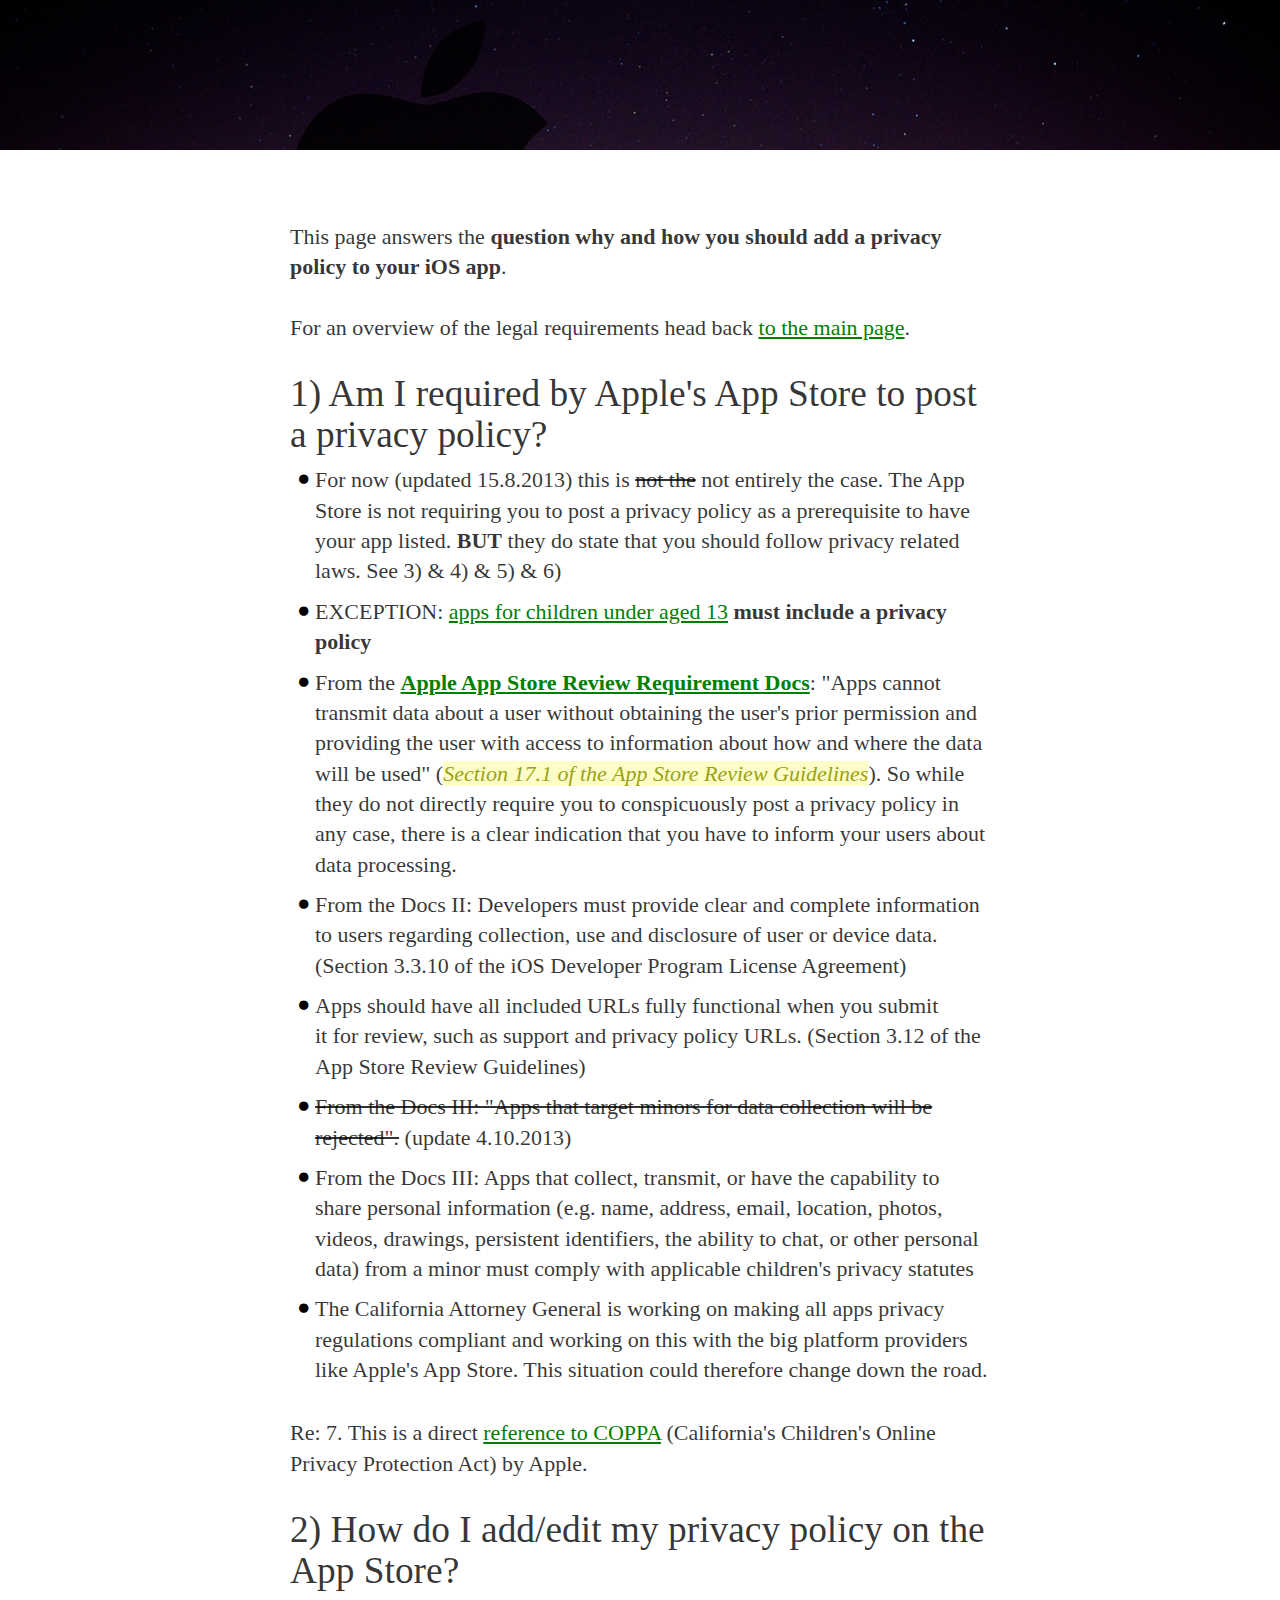
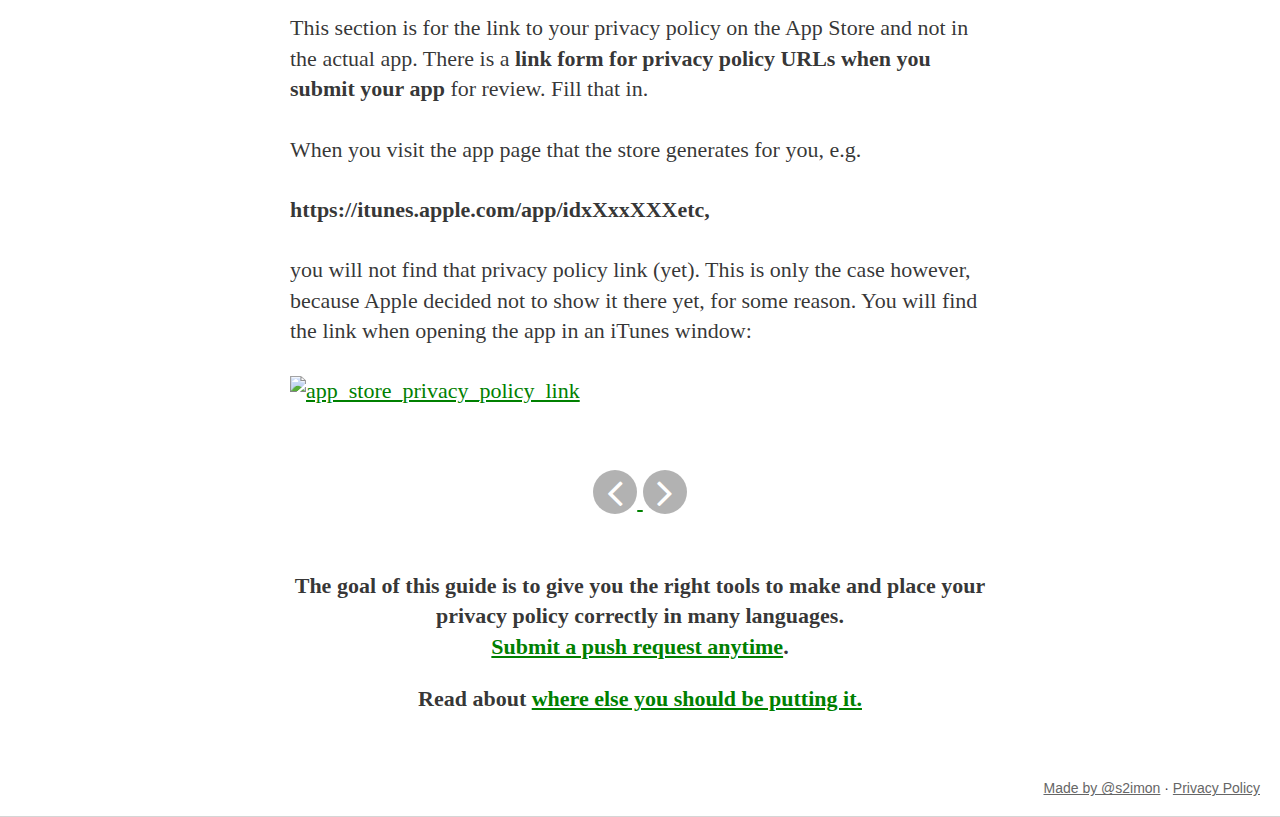
==== ios-guide.html @ ac9af621 "different approach for header" ====
<!doctype html>
<html>
<head>
  <meta charset="utf-8">
  <meta name="viewport" content="initial-scale=1.0">
  <title>ios-guide</title>
  <script type="text/javascript" src="js/jquery-min.js"></script>
  <script type="text/javascript" src="js/bootstrap.min.js"></script>
  <link rel="stylesheet" href="//netdna.bootstrapcdn.com/font-awesome/4.1.0/css/font-awesome.min.css">
  <link rel="stylesheet" href="css/standardize.css">
  <link rel="stylesheet" href="css/guide-grid.css">
  <link rel="stylesheet" href="css/bootstrap.min.css" />
  <link rel="stylesheet" href="css/style.css">
</head>
<body class="body ios-guide clearfix">
  <section class="header">
    <div class="container clearfix">
      <h1 class="guide">
      <i class="fa fa-apple"></i>
      <span>How to Add a Privacy Policy to the App Store - Guide for iOS Developers</span>
      </h1>
    </div>
  </section>
  <section id="article" class="clearfix">
    <div class="container clearfix">
      <div class="text">
 
 			<p>This page answers the <strong>question why and how you should add a privacy policy to your iOS app</strong>.</p>
 			
 			<p>For an overview of the legal requirements head back <a href="http://github.io/s2imon/pp4pp/">to the main page</a>.</p>
 			
 			<h3>1) Am I required by Apple's App Store to post a privacy policy?</h3>
 			<ul class="fa-ul">
	 			<li><i class="fa-li fa fa-circle"></i>For now (updated 15.8.2013) this is <del>not the</del>&nbsp;not entirely the case. The App Store is not requiring you to post a privacy policy as a prerequisite to have your app listed.&nbsp;<strong>BUT</strong> they do state that you should follow privacy related laws. See 3) &amp; 4) &amp; 5) &amp; 6)</li>
 				<li><i class="fa-li fa fa-circle"></i>EXCEPTION:&nbsp;<a href="http://www.iubenda.com/blog/2013/08/16/apples-app-review-guidelines-updates-privacy-policy-related-sections/">apps for children under aged&nbsp;13</a> <strong>must include a privacy policy</strong></li>
 				<li><i class="fa-li fa fa-circle"></i>From the <a href="https://developer.apple.com/appstore/resources/approval/guidelines.html"><strong>Apple App Store Review Requirement Docs</strong></a>: "Apps cannot transmit data about a user without obtaining the user's prior permission and providing the user with access to information about how and where the data will be used" (<em>Section 17.1 of the App Store Review Guidelines</em>). So while they do not directly require you to conspicuously post a privacy policy in any case, there is a clear indication that you have to inform your users about data processing.</li>
 				<li><i class="fa-li fa fa-circle"></i>From the Docs II: Developers must provide clear and complete information to users regarding collection, use and disclosure of user or device data. (Section 3.3.10 of the iOS Developer Program License Agreement)</li>
 				<li><i class="fa-li fa fa-circle"></i>Apps should have all included URLs fully functional when you submit<br>
 			it for review, such as support and privacy policy URLs. (Section 3.12 of the App Store Review Guidelines)</li>
 				<li><i class="fa-li fa fa-circle"></i><del>From the Docs III: "Apps that target minors for data collection will be rejected".</del> (update 4.10.2013)</li>
 				<li><i class="fa-li fa fa-circle"></i><del></del>From the Docs III: Apps that collect, transmit, or have the capability to share personal information (e.g. name, address, email, location, photos, videos, drawings, persistent identifiers, the ability to chat, or other personal data) from a minor must comply with applicable children's privacy statutes</li>
 				<li><i class="fa-li fa fa-circle"></i>The California Attorney General is working on making all apps privacy regulations compliant and working on this with the big platform providers like Apple's App Store. This situation could therefore change down the road.</li>
 			</ul>
 			<p>Re: 7. This is a direct <a href="https://www.iubenda.com/blog/2013/09/24/guide-coppa-mobile-apps/">reference to COPPA</a> (California's&nbsp;Children's Online Privacy Protection Act) by Apple.</p>

 			<h3>2) How do I add/edit my privacy policy on the App Store?</h3>
 			<p>This section is for the link to your privacy policy on the App Store and not in the actual app. There is a <strong>link form for privacy policy URLs when you submit your app</strong> for review. Fill that in.</p>
 			<p>When you visit the app page that the store generates for you, e.g.</p>
 			<p><strong>https://itunes.apple.com/app/idxXxxXXXetc,</strong></p>
 			<p>you will not find that privacy policy link (yet). This is only the case however, because Apple decided not to show it there yet, for some reason. You will find the link when opening the app in an iTunes window:</p>
 			<p><a href="http://www.iubenda.com/blog/wp-content/uploads/2014/02/app_store_privacy_policy_link4.png"><img class="box" alt="app_store_privacy_policy_link" src="http://www.iubenda.com/blog/wp-content/uploads/2014/02/app_store_privacy_policy_link4.png" width="630" height="602" data-wp-pid="1989"></a></p>
      </div>

      <div class="pagination"><a href="play-guide.html"><i class="fa fa-angle-left" data-toggle="tooltip" data-placement="left" title="Guide for Android Developers"></i> <span>Guide for Android Developers</span></a> <a href="wp-guide.html"><i class="fa fa-angle-right" data-toggle="tooltip" data-placement="right" title="Guide for WP Developers"></i> <span>Guide for WP Developers</span></a></div>

      <div class="goal"><p>The goal of this guide is to give you the right tools to make and place your privacy policy correctly in many languages. <br /><a href="https://github.com/s2imon/pp4pp">Submit a push request anytime</a>.</p><p>Read about <a href="http://s2imon.github.io/pp4pp">where else you should be putting it.</a></p></div>

      <p class="info"><a href="http://twitter.com/s2imon">Made by @s2imon</a> &middot; <a href="pp.html">Privacy Policy</a></p>
    </div>
  </section>
  <section id="footer-cta">
    <div class="iubenda-cta clearfix">
      <a class="cta" href="http://iubenda.com">Run your privacy policy on auto-pilot /w iubenda</a>
      <p class="microcopy">hosted &middot; self-updating &middot; crafted by lawyers &middot; multi-language &middot; fast</p>
    </div>
  </section>

<script type="text/javascript">			
$(document).ready(function(){
	$('a[href^="#"]').on('click',function (e) {
	    e.preventDefault();

	    var target = this.hash,
	    $target = $(target);

	    $('html, body').stop().animate({
	        'scrollTop': $target.offset().top
	    }, 900, 'swing', function () {
	        window.location.hash = target;
	    });
	});
	$("[data-toggle=tooltip").tooltip();
});
</script>
</body>
</html>
---- css/guide-grid.css ----
.fluid-span-1 {
  width: 6.5%;
}

.fluid-span-2 {
  width: 15%;
}

.fluid-span-3 {
  width: 23.5%;
}

.fluid-span-4 {
  width: 32%;
}

.fluid-span-5 {
  width: 40.5%;
}

.fluid-span-6 {
  width: 49%;
}

.fluid-span-7 {
  width: 57.5%;
}

.fluid-span-8 {
  width: 66%;
}

.fluid-span-9 {
  width: 74.5%;
}

.fluid-span-10 {
  width: 83%;
}

.fluid-span-11 {
  width: 91.5%;
}

.fluid-span-12 {
  width: 100%;
}

.fluid-offset-1 {
  margin-left: 8.5%;
}

.fluid-offset-2 {
  margin-left: 17%;
}

.fluid-offset-3 {
  margin-left: 25.5%;
}

.fluid-offset-4 {
  margin-left: 34%;
}

.fluid-offset-5 {
  margin-left: 42.5%;
}

.fluid-offset-6 {
  margin-left: 51%;
}

.fluid-offset-7 {
  margin-left: 59.5%;
}

.fluid-offset-8 {
  margin-left: 68%;
}

.fluid-offset-9 {
  margin-left: 76.5%;
}

.fluid-offset-10 {
  margin-left: 85%;
}

.fluid-offset-11 {
  margin-left: 93.5%;
}
---- css/style.css ----
html, body {
  -webkit-font-smoothing: antialiased;
  height: 100%;
  margin: 0;
}

body {
  background-color: rgb(255, 255, 255);
  font: 400 22px/1.38 Georgia;
  color: rgba(0,0,0,.8);
}

.big {
	font-size: 25px;
}

header { height: 100% !important; }

a {
	color: green;
	opacity: 1;
	-webkit-transition: color .25s ease-in-out;
	-moz-transition: color .25s ease-in-out;
	-o-transition: color .25s ease-in-out;
	transition: color .25s ease-in-out;
}
a:hover {
	opacity: .7;
}

p {
  margin-bottom: 1em;
}

em {
	background-color: #FEFDC8;
	color: #99A312;
  font-style: italic;
}

hr {
	margin-top: 2em;
	margin-bottom: 2em;
	border: 0;
	border-top: 1px solid #EEE;
	width: 80%;
}

.fa-ul {
	margin-bottom: 1.5em;
	margin-left: 25px;
}
.fa-ul li {
	margin-bottom: 10px;
}
.fa-li {
	font-size: .5em;
	padding-right: 15px;
	top: 9px;
}

.android {
  display: inline-block;
  float: left;
  margin-top: 1px;
  font: 400 4.2em/1.38 FontAwesome;
  color: rgb(255, 255, 255);
}
.android:hover {
	color: #99CC00;
  text-shadow: 0 1px 12px #99CC00;
}

.button {
	
}
.button:hover {
	text-decoration: none;
}

.container {
  width: 700px;
}

.container .section-title {
  width: 500px;
  min-width: 500px;
  max-width: 500px;
}

.fa-star {
	font-size: .5em;
	vertical-align: 25%;
}
.fa-star:hover {
	color: #EABF58;
}
.fa-link, .grey {
	color: #999;
}

.section-awesome {
	position: absolute;
	top: -30px;
	left: 320px;
}
.fa-circle {
	color: #000;
}

.description-1 p:first-child {
	margin-bottom: .5em;
}

section#resources, section#article {
	margin-bottom: 250px;
}

.cta {
  width: 100%;
  margin: 0 auto;
  font: 3.28em/1.38 "Helvetica Neue", Helvetica, Arial, sans-serif;
  text-align: center;
  color: #333333;
}

.cta-description {
  width: 100%;
  margin: 0 auto;
  line-height: 1.38;
  text-align: center;
  background-color: #f5f5f5;
  color: #333333;
  padding: 80px 0 0;
}
.cta-description span {
	font-size: 1.4em;
}

.description {
  width: 100%;
  margin: 50px auto 0;
  font-size: 1em;
  line-height: 1.38;
  text-align: center;
  color: #333333;
}

#footer-cta {
  position: fixed;
  bottom: 0;
  left: 0;
  z-index: 2;
  width: 100%;
  height: 250px;
  background-color: #f5f5f5;
}

/*
.image {
  display: block;
  float: left;
  clear: both;
  width: 100%;
  height: auto;
  margin-top: 33px;
  overflow: hidden;
}*/

#inside_app,
#inside_app_store,
#inside_website {
  width: 700px;
  min-height: 500px;
  margin: 50px auto 0;
  padding-bottom: 5px;
  border: 1px solid rgb(221, 221, 221);
  border-radius: 1px;
  background-color: #ffffff;
  position: relative;
}

#inside_app .section-title,
#inside_app_store .section-title,
#inside_website .section-title {
  margin: 50px auto 0;
}

.ios {
  display: inline-block;
  float: left;
  margin: 1px 0 0 7.1428571428%;
  font: 400 4.2em/1.38 FontAwesome;
  color: rgb(255, 255, 255);
}
.ios:hover {
  color: #ddd;
  text-shadow: 0 1px 12px #ddd;
}

.learn-cta {
  display: block;
  position: absolute;
  bottom: 50px;
  left: 0;
  right: 0;
  z-index: 200;
  width: 80%;
  min-width: 700px;
  height: auto;
  margin: 0 auto;
}

.learn-cta ._text {
  width: 100%;
  margin: 0 auto;
  padding: 10px;
  border-width: 1px 1px 3px;
  border-color: rgb(255, 255, 255);
  border-style: solid;
  border-radius: 1px;
  font: normal 1em "Helvetica Neue", Helvetica, Arial, sans-serif;
  text-align: center;
  color: #ffffff;
}
.learn-cta ._text:hover {
	background-color: #fff;
	color: rgb(0, 0, 0);
}

#main {
  float: left;
  clear: both;
  width: 100%;
  background-color: #ffffff;
}

#main .container {
  margin: 0 auto;
  padding-top: 80px;
  padding-bottom: 80px;
}

.main-cta {
  float: left;
  clear: both;
  width: 100%;
  height: 147px;
  margin-top: 25px;
}

.mantra {
  width: 81px;
  min-width: 500px;
  max-width: 500px;
  margin: 13px auto 0;
  font-size: 1em;
  line-height: 1.38;
  text-align: center;
  color: #ffffff;
}
.mantra a {
	color: #fff;
}
.mantra a:hover {
	opacity: 1;
	text-decoration: none;
	text-shadow: 0 1px 12px #FF0;
}

.oses {
  width: 308px;
  min-width: 308px;
  height: 146px;
  margin: 0 auto;
}
.oses a {
	color: #fff;
	opacity: 1;
}

#resources {
  float: left;
  clear: both;
  width: 100%;
  min-height: 750px;
  padding-top: 80px;
  padding-bottom: 120px;
  position: relative;
  border-bottom: 1px solid #d5d5d5;
  background-color: #ffffff;
}

#resources .container {
  min-height: 500px;
  margin: 0 auto;
}

#resources .section-title {
  float: left;
  margin-left: 14.2857142857%;
}

.section-title {
  color: #000000;
  line-height: 1.38;
  text-align: center;
  margin-bottom: 1em;
}
.section-hr {
	color: #666;
	text-align: center;
	margin-bottom: 1em;
}

#trias {
  float: left;
  clear: both;
  width: 100%;
  min-height: 500px;
  padding-top: 80px;
  padding-bottom: 80px;
  background-color: #f5f5f5;
}

#trias > div {
	padding: 0 50px 17px 50px;
}
#trias > div:first-child {
	margin-top: 0;
}
#trias img {
	border: 1px solid rgba(0,0,0,.3);
}

.toggle, .link {
  background-color: rgba(0, 0, 0, 0.3);
  -webkit-transition: color .25s ease-in-out;
  -moz-transition: color .25s ease-in-out;
  -o-transition: color .25s ease-in-out;
  transition: color .25s ease-in-out;
  color: #FFF;
  text-align: center;
  margin: 0 auto 33px;
  padding: 10px 0;
  letter-spacing: 0.01rem;
  font: 16px "Helvetica Neue", Helvetica, Arial, sans-serif;
  line-height: 1.4;
  outline: 0;
  display: block;
  width: 100%;
  font-weight: normal;
}

.collapse {
	overflow: hidden;
}

.collapsing {
  opacity:.3;
  -webkit-transform-origin: top;
  transform-origin: top;
  -webkit-animation-fill-mode: forwards;  
  animation-fill-mode: forwards; 
  -webkit-transform: scale(1, 0);
  display: block; 
  transition: all 0.2s linear;
  -webkit-transition: all 0.2s linear;
}

.toggle:hover, .link:hover {
	opacity: .7;
	text-decoration: none;
	color: #fff;
}
.toggle:after {
    /* symbol for "opening" panels */
    color: #fff;
    content: "\f002";
    font-family: FontAwesome;
    font-size: 18px;
    font-weight: normal;
    float: left;
    margin-left: 10px;
}
.toggle.collapsed:after {
    /* symbol for "collapsed" panels */
    content: "\f00e";
}

.trias-explanation {
  float: left;
  width: 100%;
  height: auto;
}

.trias-explanation .section-title {
  margin: 0 auto;
}

.wphone {
  display: inline-block;
  float: left;
  margin: 1px 0 0 22px;
  font: 400 4.2em/1.38 FontAwesome;
  color: rgb(255, 255, 255);
}
.wphone:hover {
	color: #890e8d;
  text-shadow: -0 1px 12px #890e8d;
}

._element {
  width: 200px;
  height: 200px;
  background-repeat: no-repeat;
  background-size: 200px 200px;
  background-position: center center;
}

.container ._text {
  display: inline-block;
  float: left;
  width: 100%;
  padding-left: 20px;
  font-size: 0.88em;
}

.important_text {
	margin: 33px auto;
	padding: 20px;
	border-left: 3px solid #EEE;
	font: 16px "Helvetica Neue", Helvetica, Arial, sans-serif;
}
.important_text h4 {
	font-size: 1.2em;
	font-weight: 500;
	margin-bottom: 5px;
}
.important_text a {
	color: #999;
}

#inside_app .important_text {
  background-color: #FDF7F7;
  border-color: #ca3c30;
  color: rgb(0,0,0);
}
#inside_app .important_text h4 {
	color: #ca3c30;
}

#inside_app_store .important_text {
  background-color: #FDF7F7;
  border-color: #e36237;
  color: rgb(0,0,0);
}
#inside_app_store .important_text h4 {
	color: #e36237;
}

#inside_website .important_text {
  background-color: #FCF8F2;
  border-color: #eabf58;
  color: rgb(0, 0, 0);
}
#inside_website .important_text h4 {
	color: #eabf58;
}

#resources ._container {
  float: left;
  clear: both;
  width: 80%;
  margin: 33px 0 0 12.4285714285%;
}

.trias-explanation ._container {
  width: 100%;
  min-height: 200px;
  margin: 50px auto 0;
}

.container-1 {
  position: absolute;
  top: 0;
  left: 0;
  right: 0;
  z-index: 38;
  height: 698px;
  margin: 0 auto;
  padding-top: 80px;
  padding-bottom: 80px;
}

._container-1 {
  position: relative;
  float: left;
  width: 100%;
  min-height: 698px;
  background: url('../images/bg.jpg') #000000;
  background-repeat: no-repeat;
  background-size: cover;
  background-position: left top;
}

.trias-explanation ._element-1 {
  float: left;
  background-image: url('../images/app.png');
}
.trias-explanation ._element-1:hover {
	opacity: .75;
}

.red {
	/*color: #CA3C30;*/
	font-weight: bold;
}

.trias-explanation ._element-2 {
  float: left;
  margin-left: 7.1428571428%;
  background-image: url('../images/store.png');
}
.trias-explanation ._element-2:hover {
	opacity: .75;
}

.orange {
	/*color: #E36237;*/
	font-weight: bold;
}

.trias-explanation ._element-3 {
  float: right;
  background-image: url('../images/web.png');
}
.trias-explanation ._element-3:hover {
	opacity: .75;
}

.yellow {
	/*color: #EABF58;*/
	font-weight: bold;
}

/* Guides */

#article {
  position: relative;
  float: left;
  clear: both;
  width: 100%;
  min-height: 750px;
  padding-top: 50px;
  padding-bottom: 80px;
  border-bottom: 1px solid rgb(213, 213, 213);
  background-color: #ffffff;
  z-index: 15;
}

#article .container {
  min-height: 750px;
  margin: 0 auto;
}

.container {
  width: 700px;
}

.cta {
  display: block;
  width: 100%;
  margin: 0 auto;
  padding: 10px;
  border-width: 1px 1px 3px;
  border-color: #ea4c89;
  border-style: solid;
  border-radius: 1px;
  font: normal 1.136em/1.38 "Helvetica Neue", Helvetica, Arial, sans-serif;
  text-align: center;
  color: #ea4c89;
}
.cta:hover {
	color: #fff;
	background-color: #ea4c89;
	text-decoration: none;
}

.goal, .pagination {
  display: inline-block;
  float: left;
  clear: both;
  width: 100%;
  margin-top: 33px;
  font-size: 1em;
  font-weight: 700;
  text-align: center;
  color: rgba(0, 0, 0, 0.8);
}

.pagination span {
	display: none;
}
.pagination a {
	width: 44px;
	height: 44px;
}
.pagination a i {
	background-color: rgba(0,0,0,.3);
  color: #fff;
	-webkit-border-radius: 100%;
	-moz-border-radius: 100%;
	border-radius: 100%;
	display: inline-block;
	font-size: 44px;
	width: 44px;
	height: 44px;
}

.tooltip {
	font-family: "Helvetica Neue", Helvetica, Arial, sans-serif;;
}

#footer-cta {
  position: fixed;
  bottom: 0;
  left: 0;
  z-index: 2;
  width: 100%;
  height: 250px;
  background-color: #f5f5f5;
}

/*
.guide {
	width: 100%;
	margin: 0 auto;
	font-size: 1.4em;
	text-align: center;
	padding-top: 45px;
	color: #FFF;
}
.subtitle {
  color: #998787;
  font-style: italic;
}
*/

.guide .fa-apple {
	font-size: 6em;
}
.guide span {
	text-indent: -999em;
}

.header {
  position: relative;
  float: left;
  width: 100%;
  min-height: 150px;
  background: url('../images/bg.jpg') #000000;
  background-repeat: no-repeat;
  background-size: cover;
  background-position: left top;
}

.header .container {
  position: absolute;
  top: 0;
  bottom: 0;
  left: 0;
  right: 0;
  z-index: 12;
  margin: auto;
}

/*
.image {
  display: block;
  float: left;
  clear: both;
  height: auto;
  margin-top: 33px;
  overflow: hidden;
}*/

.iubenda-cta {
  position: absolute;
  top: 0;
  bottom: 0;
  left: 0;
  right: 0;
  z-index: 1;
  width: 80%;
  min-width: 700px;
  height: 48px;
  margin: auto;
}

.text {
  display: inline-block;
  float: left;
  clear: both;
  width: 100%;
  font-size: 1em;
  color: rgba(0, 0, 0, 0.8);
}

.text p {
  margin-bottom: 1.364em;
}

p.info {
	position: absolute;
	bottom: 20px;
	right: 20px;
	margin: 0;
	font: 14px/16px "Helvetica Neue", Helvetica, Arial, sans-serif;
}
p.info a {
	color: #666;
}
p.microcopy {
  color: #EA4C89;
	font: 14px/16px "Helvetica Neue", Helvetica, Arial, sans-serif;
	margin-top: 10px;
	text-align: center;
}

._image {
  width: 100%;
}

.image-2 {
  width: 900px;
  margin-left: -100px;
}

#footer-cta {
	 z-index: -1;
}

@media(max-width: 900px) {
  .container .explanation {
    width: 75%;
    margin-left: 11.8571428571%;
  }

  .container .image {
    height: auto;
  }

  #footer-cta .iubenda-cta,
  .header .container {
    top: 0;
    bottom: 0;
    left: 0;
    right: 0;
    margin: auto;
  }

  .container .image-2 {
    clear: none;
    width: 100%;
    margin-left: 0;
  }
}
/*Type related*/

h1,
h2,
h3,
h4,
h5,
h6,
.h1,
.h2,
.h3,
.h4,
.h5,
.h6 {
  font-family: inherit;
  font-weight: 500;
  line-height: 1.1;
  color: inherit;
}
h1 small,
h2 small,
h3 small,
h4 small,
h5 small,
h6 small,
.h1 small,
.h2 small,
.h3 small,
.h4 small,
.h5 small,
.h6 small,
h1 .small,
h2 .small,
h3 .small,
h4 .small,
h5 .small,
h6 .small,
.h1 .small,
.h2 .small,
.h3 .small,
.h4 .small,
.h5 .small,
.h6 .small {
  font-weight: normal;
  line-height: 1;
  color: #777777;
}
h1,
.h1,
h2,
.h2,
h3,
.h3 {
  margin-top: 20px;
  margin-bottom: 10px;
}
h1 small,
.h1 small,
h2 small,
.h2 small,
h3 small,
.h3 small,
h1 .small,
.h1 .small,
h2 .small,
.h2 .small,
h3 .small,
.h3 .small {
  font-size: 65%;
}
h4,
.h4,
h5,
.h5,
h6,
.h6 {
  margin-top: 10px;
  margin-bottom: 10px;
}
h4 small,
.h4 small,
h5 small,
.h5 small,
h6 small,
.h6 small,
h4 .small,
.h4 .small,
h5 .small,
.h5 .small,
h6 .small,
.h6 .small {
  font-size: 75%;
}
h1,
.h1 {
  font-size: 2.6em;
}
h2,
.h2 {
  font-size: 2.15em;
}
h3,
.h3 {
  font-size: 1.7em;
}
h4,
.h4 {
  font-size: 1.25em;
}
h5,
.h5 {
  font-size: 1em;
}
h6,
.h6 {
  font-size: .85em;
}
.lead {
  margin-bottom: 20px;
  font-size: 16px;
  font-weight: 300;
  line-height: 1.4;
}
@media (min-width: 768px) {
  .lead {
    font-size: 21px;
  }
}
small,
.small {
  font-size: 85%;
}
cite {
  font-style: normal;
}
mark,
.mark {
  background-color: #fcf8e3;
  padding: .2em;
}
ul,
ol {
  margin-top: 0;
  margin-bottom: 1em;
}
ul ul,
ol ul,
ul ol,
ol ol {
  margin-bottom: 0;
}
.list-unstyled {
  padding-left: 0;
  list-style: none;
}
.list-inline {
  padding-left: 0;
  list-style: none;
  margin-left: -5px;
}
.list-inline > li {
  display: inline-block;
  padding-left: 5px;
  padding-right: 5px;
}
dl {
  margin-top: 0;
  margin-bottom: 20px;
}
dt,
dd {
  line-height: 1.42857143;
}
dt {
  font-weight: bold;
}
dd {
  margin-left: 0;
}
blockquote {
  padding: 10px 20px;
  margin: 0 0 20px;
  font-size: 17.5px;
  border-left: 5px solid #eeeeee;
}
blockquote p:last-child,
blockquote ul:last-child,
blockquote ol:last-child {
  margin-bottom: 0;
}
blockquote footer,
blockquote small,
blockquote .small {
  display: block;
  font-size: 80%;
  line-height: 1.42857143;
  color: #777777;
}
blockquote footer:before,
blockquote small:before,
blockquote .small:before {
  content: '\2014 \00A0';
}
.blockquote-reverse,
blockquote.pull-right {
  padding-right: 15px;
  padding-left: 0;
  border-right: 5px solid #eeeeee;
  border-left: 0;
  text-align: right;
}
.blockquote-reverse footer:before,
blockquote.pull-right footer:before,
.blockquote-reverse small:before,
blockquote.pull-right small:before,
.blockquote-reverse .small:before,
blockquote.pull-right .small:before {
  content: '';
}
.blockquote-reverse footer:after,
blockquote.pull-right footer:after,
.blockquote-reverse small:after,
blockquote.pull-right small:after,
.blockquote-reverse .small:after,
blockquote.pull-right .small:after {
  content: '\00A0 \2014';
}
blockquote:before,
blockquote:after {
  content: "";
}
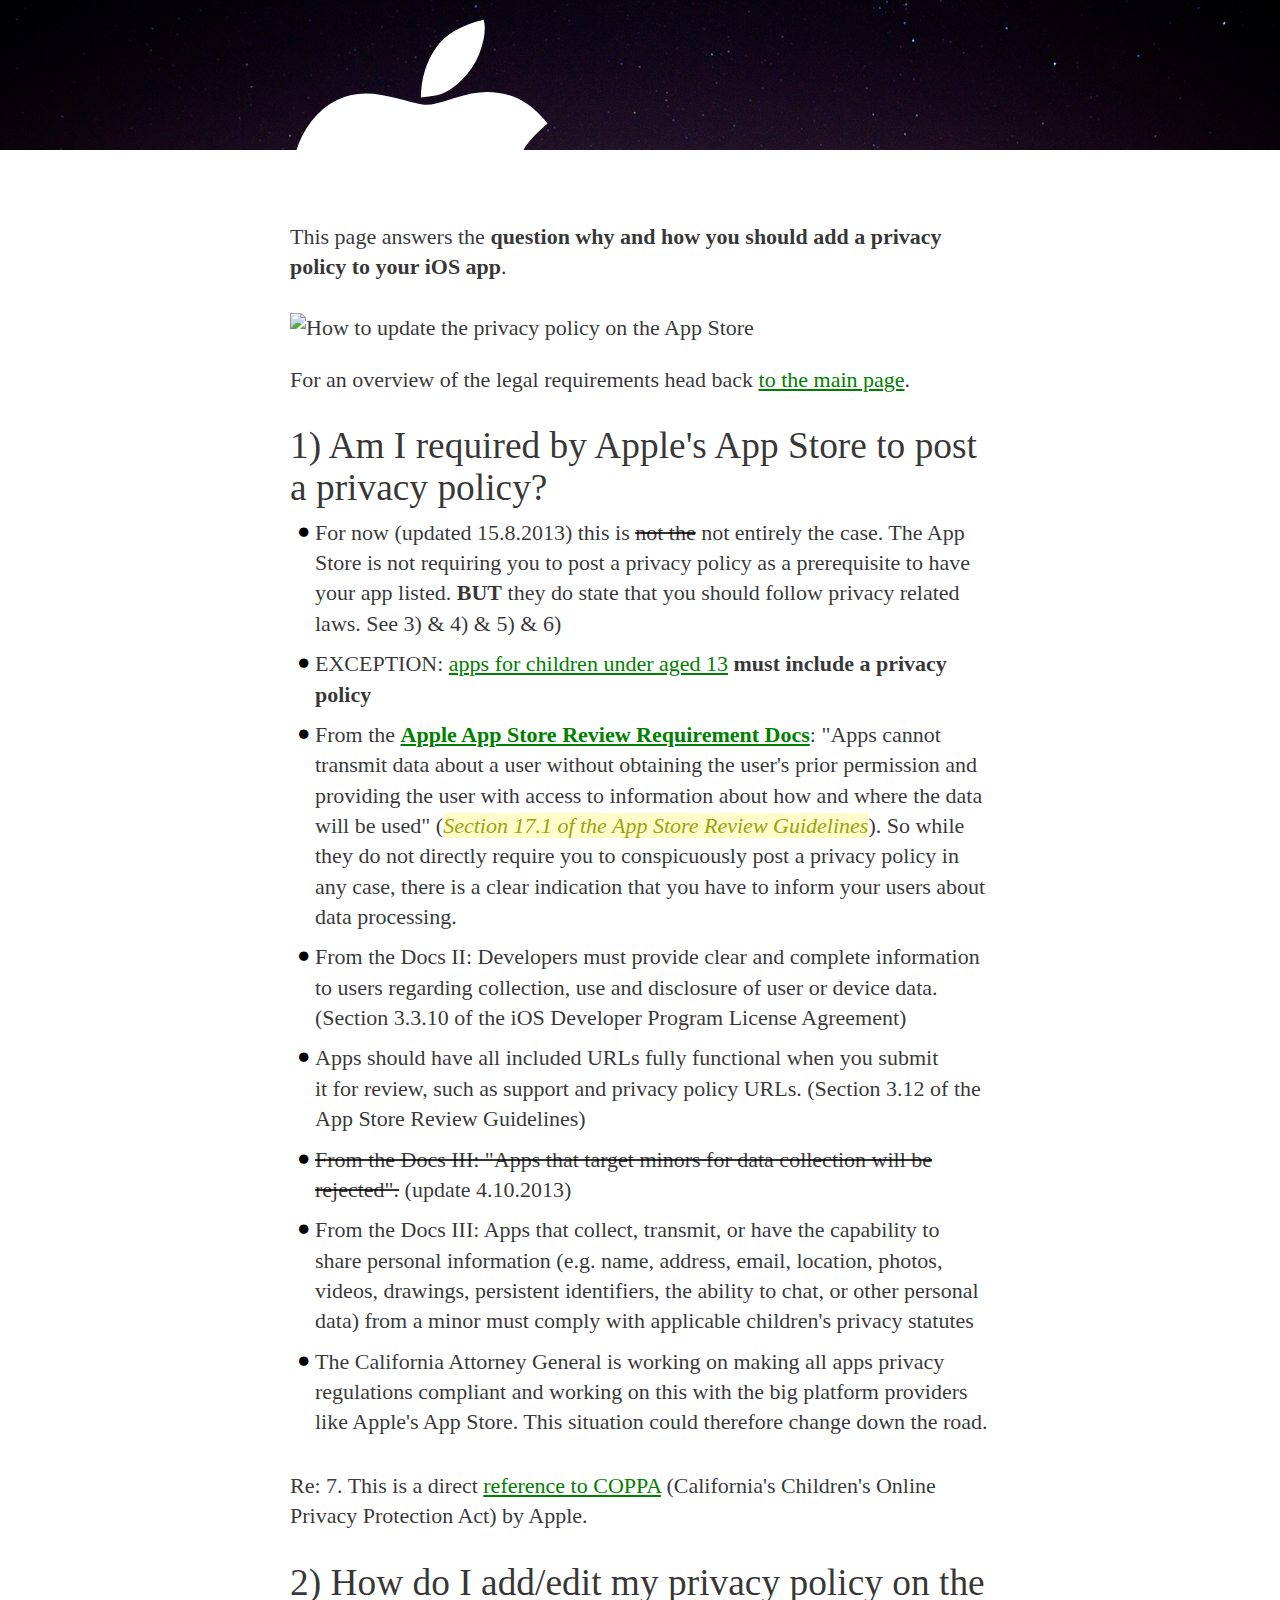
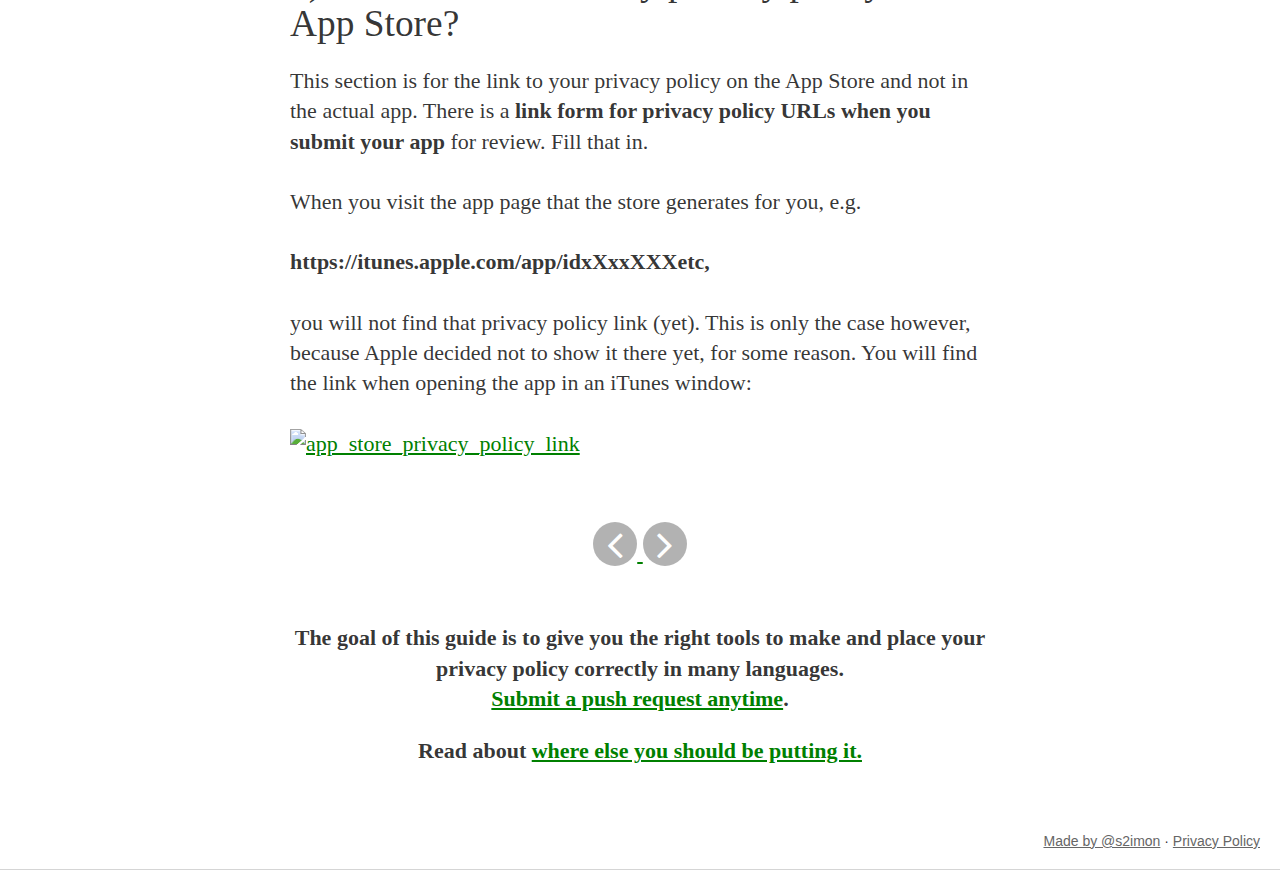
==== commit 9931f5c4: "fix img path" ====
--- a/ios-guide.html
+++ b/ios-guide.html
@@ -3,7 +3,7 @@
 <head>
   <meta charset="utf-8">
   <meta name="viewport" content="initial-scale=1.0">
-  <title>ios-guide</title>
+  <title>Apple Store Privacy Policy</title>
   <script type="text/javascript" src="js/jquery-min.js"></script>
   <script type="text/javascript" src="js/bootstrap.min.js"></script>
   <link rel="stylesheet" href="//netdna.bootstrapcdn.com/font-awesome/4.1.0/css/font-awesome.min.css">
@@ -26,6 +26,8 @@
       <div class="text">
  
  			<p>This page answers the <strong>question why and how you should add a privacy policy to your iOS app</strong>.</p>
+ 			
+ 			<img src="img/test_cartoon.png" alt="How to update the privacy policy on the App Store" />
  			
  			<p>For an overview of the legal requirements head back <a href="http://github.io/s2imon/pp4pp/">to the main page</a>.</p>
  			
--- a/css/style.css
+++ b/css/style.css
@@ -647,11 +647,13 @@
 }
 */
 
-.guide .fa-apple {
+.guide .fa {
 	font-size: 6em;
+	color: #fff;
+	text-align: center;
 }
 .guide span {
-	text-indent: -999em;
+	margin-left: -999em;
 }
 
 .header {
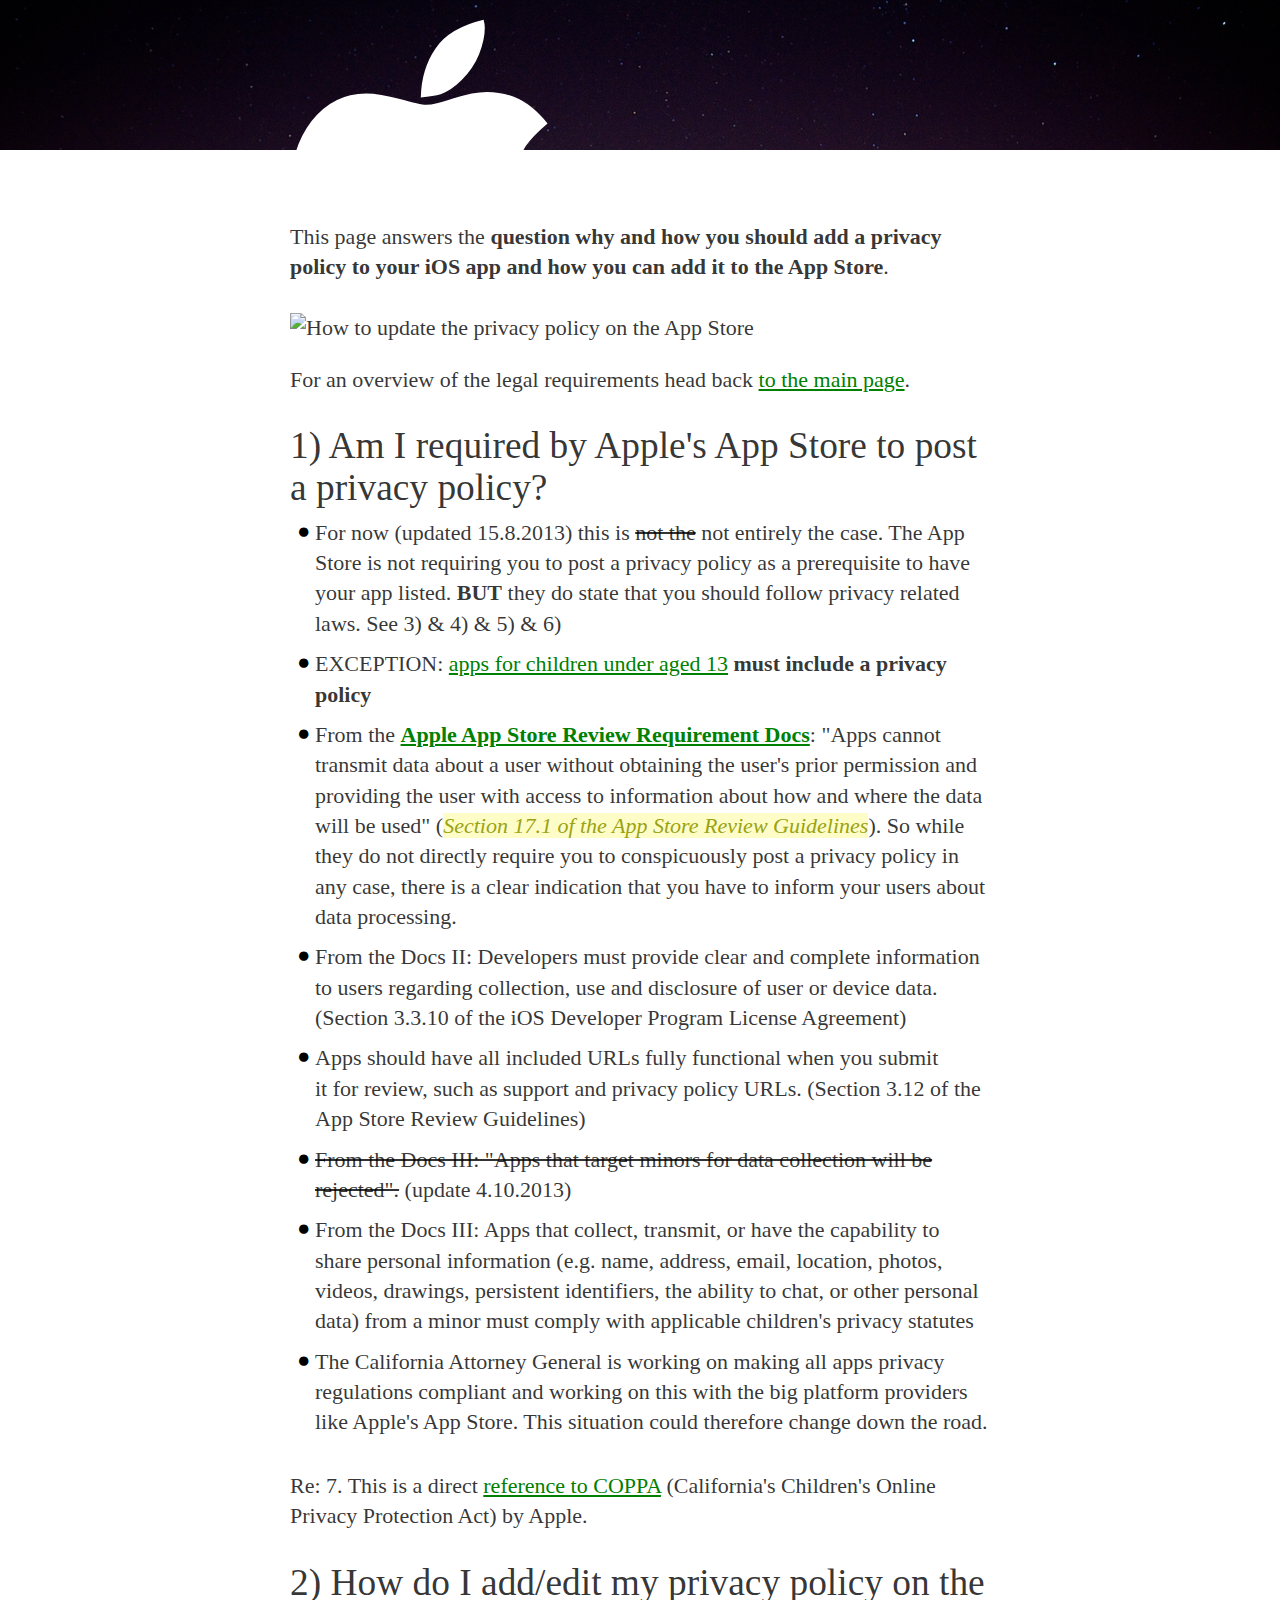
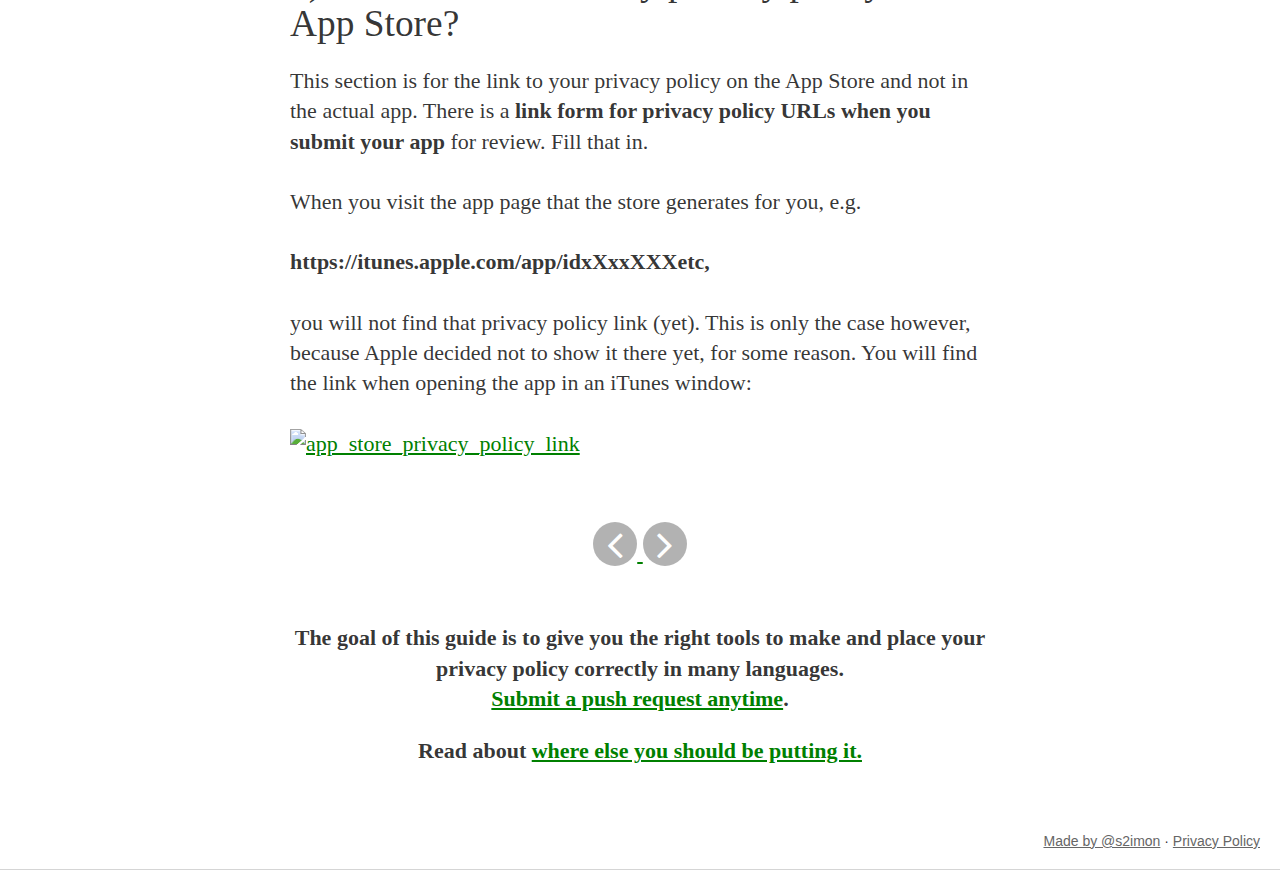
==== commit bd7b376a: "add the new intros to the other guides" ====
--- a/ios-guide.html
+++ b/ios-guide.html
@@ -25,9 +25,9 @@
     <div class="container clearfix">
       <div class="text">
  
- 			<p>This page answers the <strong>question why and how you should add a privacy policy to your iOS app</strong>.</p>
+ 			<p>This page answers the <strong>question why and how you should add a privacy policy to your iOS app and how you can add it to the App Store</strong>.</p>
  			
- 			<img src="img/test_cartoon.png" alt="How to update the privacy policy on the App Store" />
+ 			<img src="images/test_cartoon.png" alt="How to update the privacy policy on the App Store" />
  			
  			<p>For an overview of the legal requirements head back <a href="http://github.io/s2imon/pp4pp/">to the main page</a>.</p>
  			
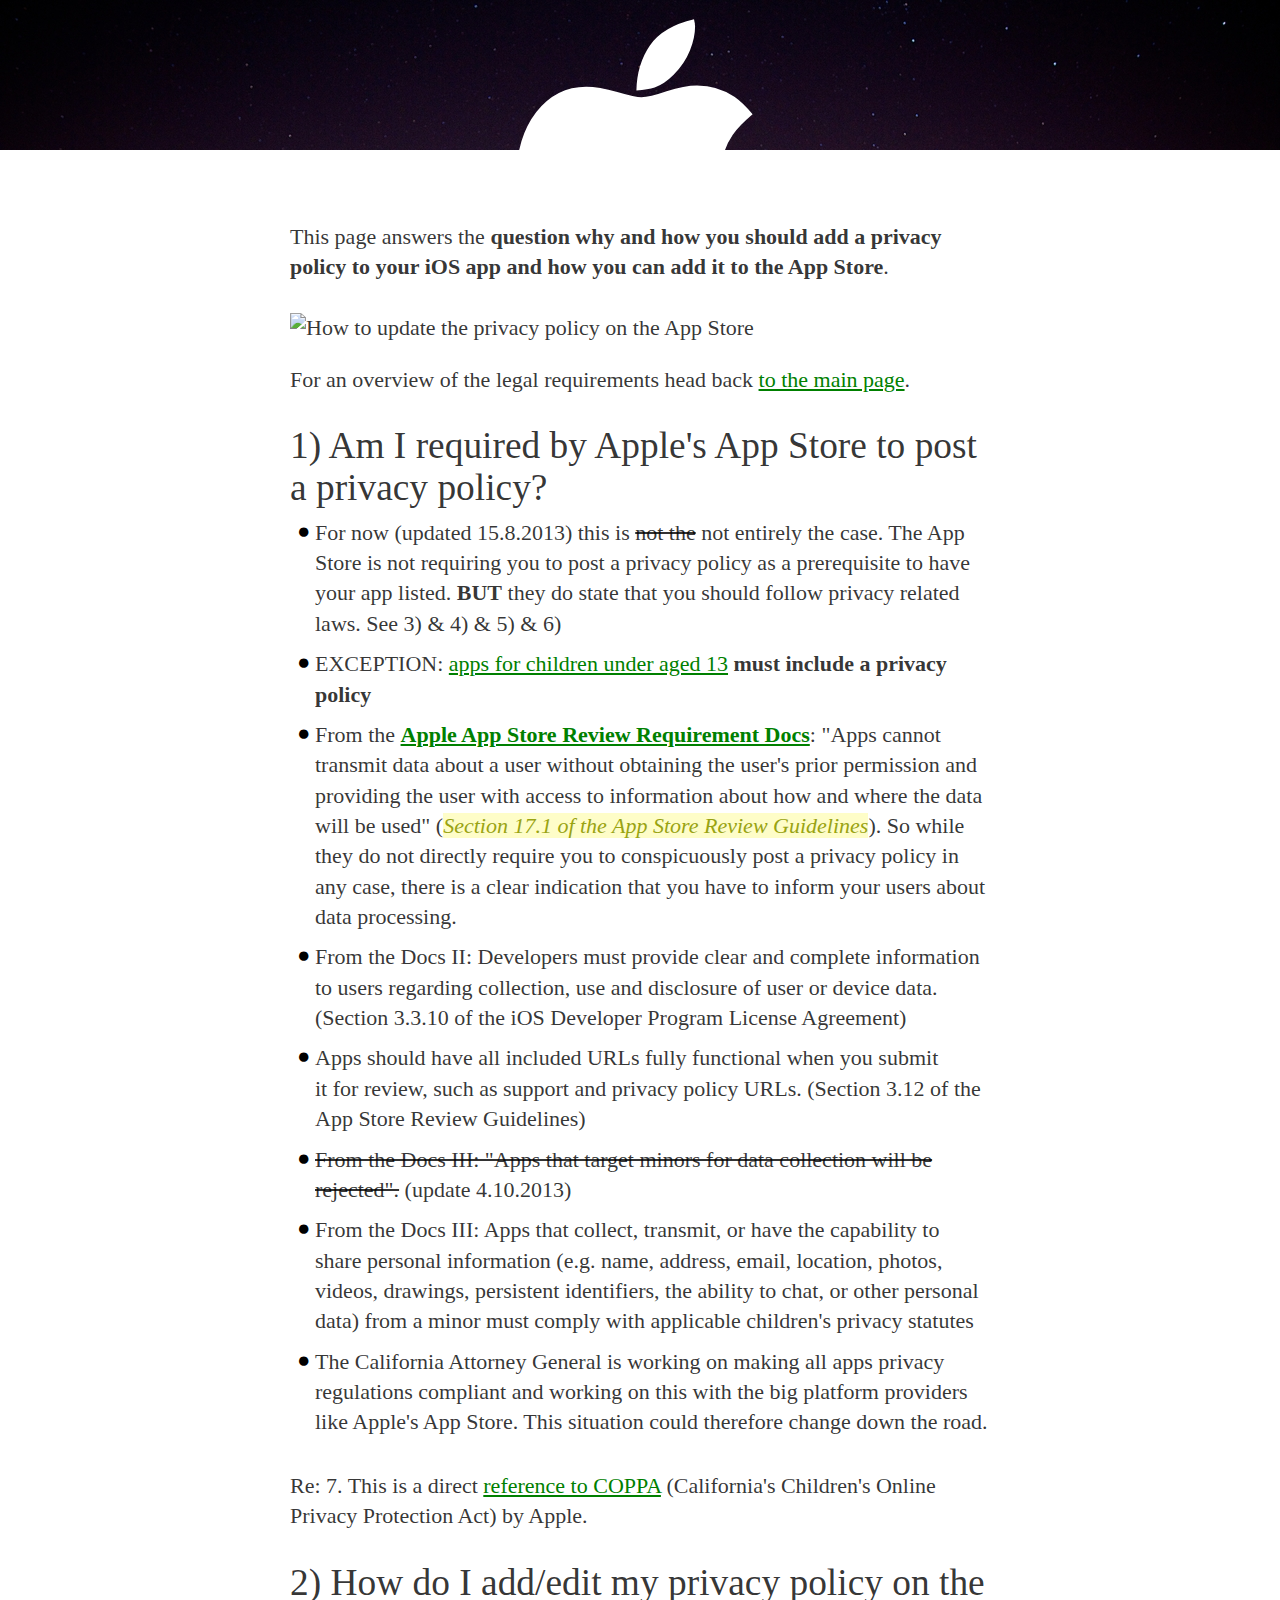
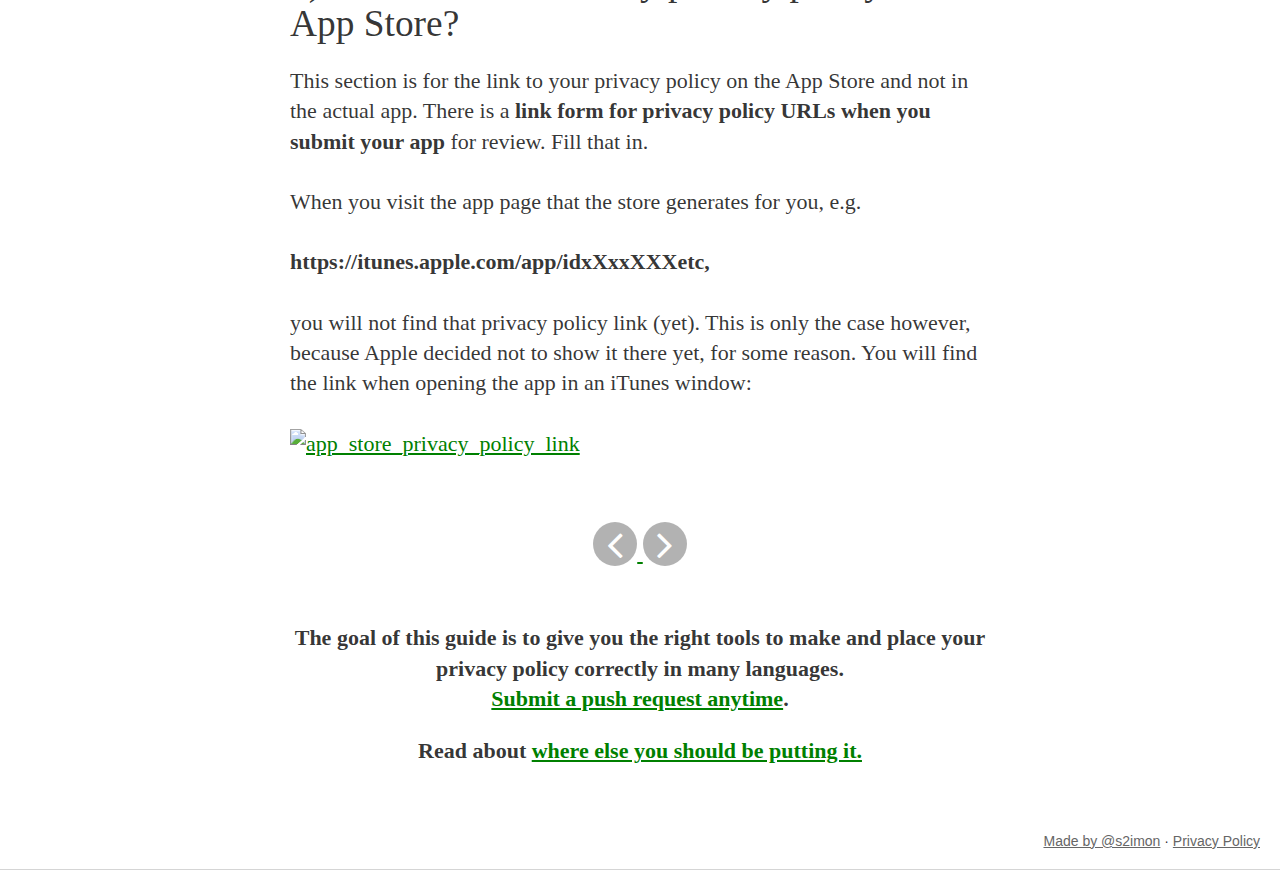
==== commit 4f4b380b: "test blockquote style" ====
--- a/ios-guide.html
+++ b/ios-guide.html
@@ -29,7 +29,7 @@
  			
  			<img src="images/test_cartoon.png" alt="How to update the privacy policy on the App Store" />
  			
- 			<p>For an overview of the legal requirements head back <a href="http://github.io/s2imon/pp4pp/">to the main page</a>.</p>
+ 			<p>For an overview of the legal requirements head back <a href="https://s2imon.github.io/pp4pp/">to the main page</a>.</p>
  			
  			<h3>1) Am I required by Apple's App Store to post a privacy policy?</h3>
  			<ul class="fa-ul">
--- a/css/style.css
+++ b/css/style.css
@@ -69,6 +69,9 @@
 .android:hover {
 	color: #99CC00;
   text-shadow: 0 1px 12px #99CC00;
+}
+.guide .fa-android:hover {
+	color: #99CC00;
 }
 
 .button {
@@ -196,6 +199,10 @@
 .ios:hover {
   color: #ddd;
   text-shadow: 0 1px 12px #ddd;
+}
+
+.guide .fa-apple:hover {
+	color: #ddd;
 }
 
 .learn-cta {
@@ -410,6 +417,10 @@
   text-shadow: -0 1px 12px #890e8d;
 }
 
+.guide .fa-windows:hover {
+	color: #890e8d;
+}
+
 ._element {
   width: 200px;
   height: 200px;
@@ -459,7 +470,7 @@
 	color: #e36237;
 }
 
-#inside_website .important_text {
+#inside_website .important_text, bq.important_text {
   background-color: #FCF8F2;
   border-color: #eabf58;
   color: rgb(0, 0, 0);
@@ -647,13 +658,16 @@
 }
 */
 
+h1.guide {
+	text-align: center;
+}
 .guide .fa {
-	font-size: 6em;
+	font-size: 5.5em;
 	color: #fff;
 	text-align: center;
 }
 .guide span {
-	margin-left: -999em;
+	display: none;
 }
 
 .header {
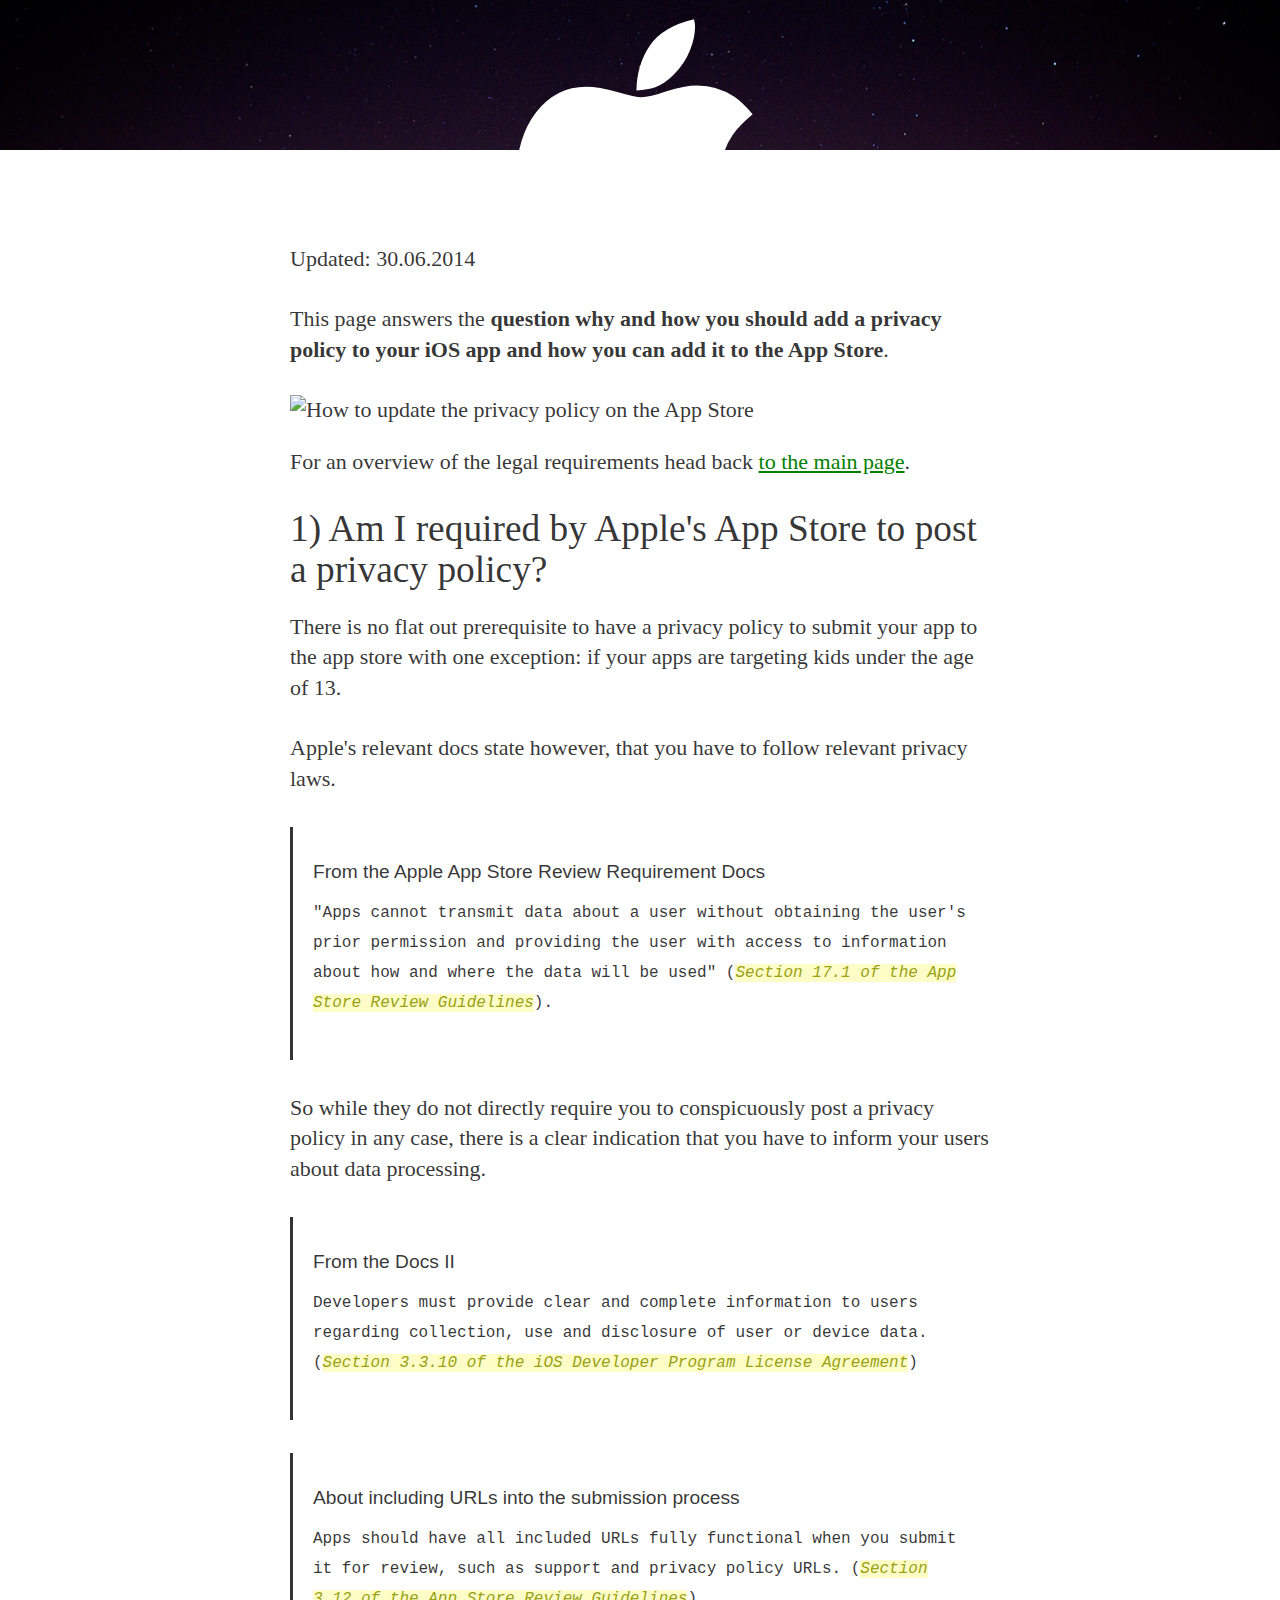
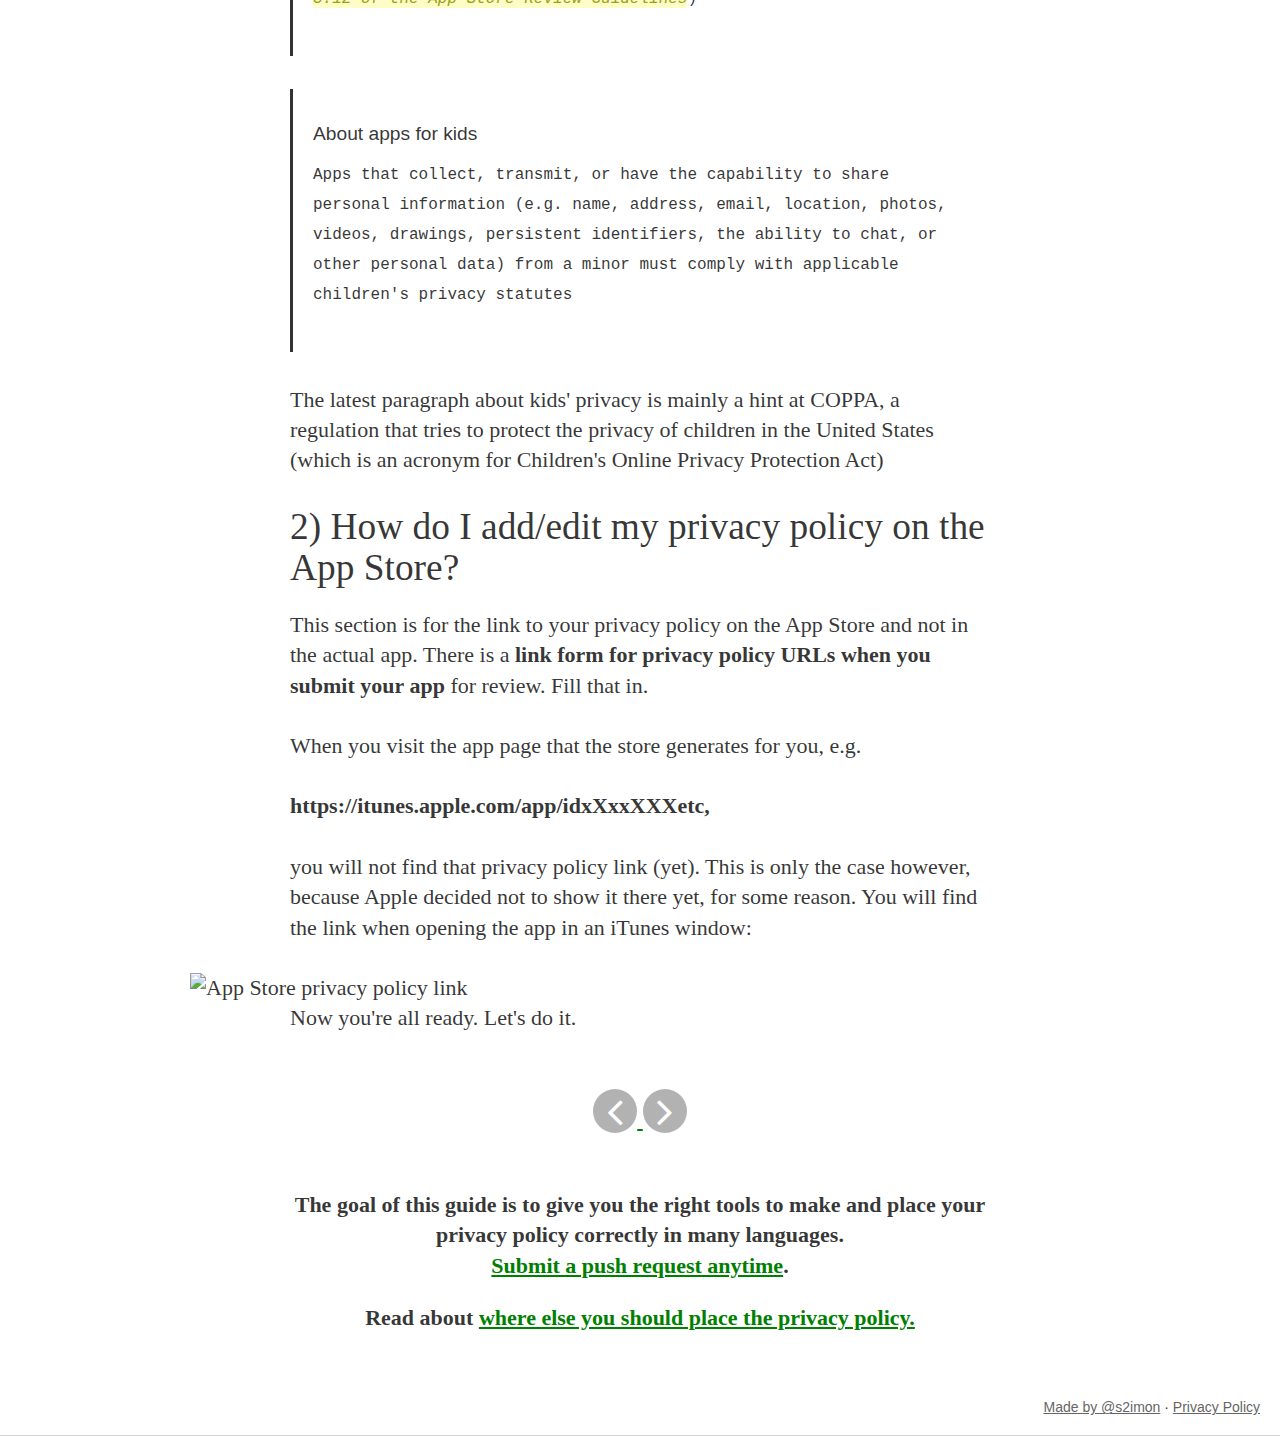
==== commit 47aee98b: "removing the colons in h4" ====
--- a/ios-guide.html
+++ b/ios-guide.html
@@ -24,7 +24,8 @@
   <section id="article" class="clearfix">
     <div class="container clearfix">
       <div class="text">
- 
+ 			
+ 			<p>Updated: 30.06.2014</p>
  			<p>This page answers the <strong>question why and how you should add a privacy policy to your iOS app and how you can add it to the App Store</strong>.</p>
  			
  			<img src="images/test_cartoon.png" alt="How to update the privacy policy on the App Store" />
@@ -32,30 +33,42 @@
  			<p>For an overview of the legal requirements head back <a href="https://s2imon.github.io/pp4pp/">to the main page</a>.</p>
  			
  			<h3>1) Am I required by Apple's App Store to post a privacy policy?</h3>
- 			<ul class="fa-ul">
-	 			<li><i class="fa-li fa fa-circle"></i>For now (updated 15.8.2013) this is <del>not the</del>&nbsp;not entirely the case. The App Store is not requiring you to post a privacy policy as a prerequisite to have your app listed.&nbsp;<strong>BUT</strong> they do state that you should follow privacy related laws. See 3) &amp; 4) &amp; 5) &amp; 6)</li>
- 				<li><i class="fa-li fa fa-circle"></i>EXCEPTION:&nbsp;<a href="http://www.iubenda.com/blog/2013/08/16/apples-app-review-guidelines-updates-privacy-policy-related-sections/">apps for children under aged&nbsp;13</a> <strong>must include a privacy policy</strong></li>
- 				<li><i class="fa-li fa fa-circle"></i>From the <a href="https://developer.apple.com/appstore/resources/approval/guidelines.html"><strong>Apple App Store Review Requirement Docs</strong></a>: "Apps cannot transmit data about a user without obtaining the user's prior permission and providing the user with access to information about how and where the data will be used" (<em>Section 17.1 of the App Store Review Guidelines</em>). So while they do not directly require you to conspicuously post a privacy policy in any case, there is a clear indication that you have to inform your users about data processing.</li>
- 				<li><i class="fa-li fa fa-circle"></i>From the Docs II: Developers must provide clear and complete information to users regarding collection, use and disclosure of user or device data. (Section 3.3.10 of the iOS Developer Program License Agreement)</li>
- 				<li><i class="fa-li fa fa-circle"></i>Apps should have all included URLs fully functional when you submit<br>
- 			it for review, such as support and privacy policy URLs. (Section 3.12 of the App Store Review Guidelines)</li>
- 				<li><i class="fa-li fa fa-circle"></i><del>From the Docs III: "Apps that target minors for data collection will be rejected".</del> (update 4.10.2013)</li>
- 				<li><i class="fa-li fa fa-circle"></i><del></del>From the Docs III: Apps that collect, transmit, or have the capability to share personal information (e.g. name, address, email, location, photos, videos, drawings, persistent identifiers, the ability to chat, or other personal data) from a minor must comply with applicable children's privacy statutes</li>
- 				<li><i class="fa-li fa fa-circle"></i>The California Attorney General is working on making all apps privacy regulations compliant and working on this with the big platform providers like Apple's App Store. This situation could therefore change down the road.</li>
- 			</ul>
- 			<p>Re: 7. This is a direct <a href="https://www.iubenda.com/blog/2013/09/24/guide-coppa-mobile-apps/">reference to COPPA</a> (California's&nbsp;Children's Online Privacy Protection Act) by Apple.</p>
+ 			<p>There is no flat out prerequisite to have a privacy policy to submit your app to the app store with one exception: if your apps are targeting kids under the age of 13.</p>
+ 			<p>Apple's relevant docs state however, that you have to follow relevant privacy laws.</p>
+ 			<div class="bq important_text">
+ 			  <h4>From the Apple App Store Review Requirement Docs</h4>
+ 			  <p>"Apps cannot transmit data about a user without obtaining the user's prior permission and providing the user with access to information about how and where the data will be used" (<em>Section 17.1 of the App Store Review Guidelines</em>).</p>
+ 			</div>
+ 			<p>So while they do not directly require you to conspicuously post a privacy policy in any case, there is a clear indication that you have to inform your users about data processing.</p>
+ 			<div class="bq important_text">
+ 			  <h4>From the Docs II</h4>
+ 			  <p>Developers must provide clear and complete information to users regarding collection, use and disclosure of user or device data. (<em>Section 3.3.10 of the iOS Developer Program License Agreement</em>)</p>
+ 			</div>
+ 			<div class="bq important_text">
+ 			  <h4>About including URLs into the submission process</h4>
+ 			  <p>Apps should have all included URLs fully functional when you submit it for review, such as support and privacy policy URLs. (<em>Section 3.12 of the App Store Review Guidelines</em>)</p>
+ 			</div>
+ 			<div class="bq important_text">
+ 			  <h4>About apps for kids</h4>
+ 			  <p>Apps that collect, transmit, or have the capability to share personal information (e.g. name, address, email, location, photos, videos, drawings, persistent identifiers, the ability to chat, or other personal data) from a minor must comply with applicable children's privacy statutes</p>
+ 			</div>
+ 			
+ 			<p>The latest paragraph about kids' privacy is mainly a hint at COPPA, a regulation that tries to protect the privacy of children in the United States (which is an acronym for Children's Online Privacy Protection Act)</p>
 
  			<h3>2) How do I add/edit my privacy policy on the App Store?</h3>
+ 			
  			<p>This section is for the link to your privacy policy on the App Store and not in the actual app. There is a <strong>link form for privacy policy URLs when you submit your app</strong> for review. Fill that in.</p>
  			<p>When you visit the app page that the store generates for you, e.g.</p>
  			<p><strong>https://itunes.apple.com/app/idxXxxXXXetc,</strong></p>
  			<p>you will not find that privacy policy link (yet). This is only the case however, because Apple decided not to show it there yet, for some reason. You will find the link when opening the app in an iTunes window:</p>
- 			<p><a href="http://www.iubenda.com/blog/wp-content/uploads/2014/02/app_store_privacy_policy_link4.png"><img class="box" alt="app_store_privacy_policy_link" src="http://www.iubenda.com/blog/wp-content/uploads/2014/02/app_store_privacy_policy_link4.png" width="630" height="602" data-wp-pid="1989"></a></p>
+ 			<img class="image image-2" alt="App Store privacy policy link" src="images/app_store_privacy_policy_link_page.png" width="auto" height="auto">
       </div>
+      
+      <p>Now you're all ready. Let's do it.</p>
 
       <div class="pagination"><a href="play-guide.html"><i class="fa fa-angle-left" data-toggle="tooltip" data-placement="left" title="Guide for Android Developers"></i> <span>Guide for Android Developers</span></a> <a href="wp-guide.html"><i class="fa fa-angle-right" data-toggle="tooltip" data-placement="right" title="Guide for WP Developers"></i> <span>Guide for WP Developers</span></a></div>
 
-      <div class="goal"><p>The goal of this guide is to give you the right tools to make and place your privacy policy correctly in many languages. <br /><a href="https://github.com/s2imon/pp4pp">Submit a push request anytime</a>.</p><p>Read about <a href="http://s2imon.github.io/pp4pp">where else you should be putting it.</a></p></div>
+      <div class="goal"><p>The goal of this guide is to give you the right tools to make and place your privacy policy correctly in many languages. <br /><a href="https://github.com/s2imon/pp4pp">Submit a push request anytime</a>.</p><p>Read about <a href="http://s2imon.github.io/pp4pp">where else you should place the privacy policy.</a></p></div>
 
       <p class="info"><a href="http://twitter.com/s2imon">Made by @s2imon</a> &middot; <a href="pp.html">Privacy Policy</a></p>
     </div>
--- a/css/style.css
+++ b/css/style.css
@@ -470,13 +470,26 @@
 	color: #e36237;
 }
 
-#inside_website .important_text, bq.important_text {
+#inside_website .important_text {
   background-color: #FCF8F2;
   border-color: #eabf58;
   color: rgb(0, 0, 0);
 }
 #inside_website .important_text h4 {
 	color: #eabf58;
+}
+.bq.important_text {
+	background-image: url('../images/bg_squared.jpg');
+	background-repeat: repeat;
+	background-attachment: scroll;
+	background-position: center top;
+	border: 0;
+	border-left: 3px solid #333;
+	padding-top: 24px;
+}
+.bq.important_text p {
+	line-height: 30px;
+	font-family: Menlo,Monaco,Consolas,"Courier New",monospace;
 }
 
 #resources ._container {
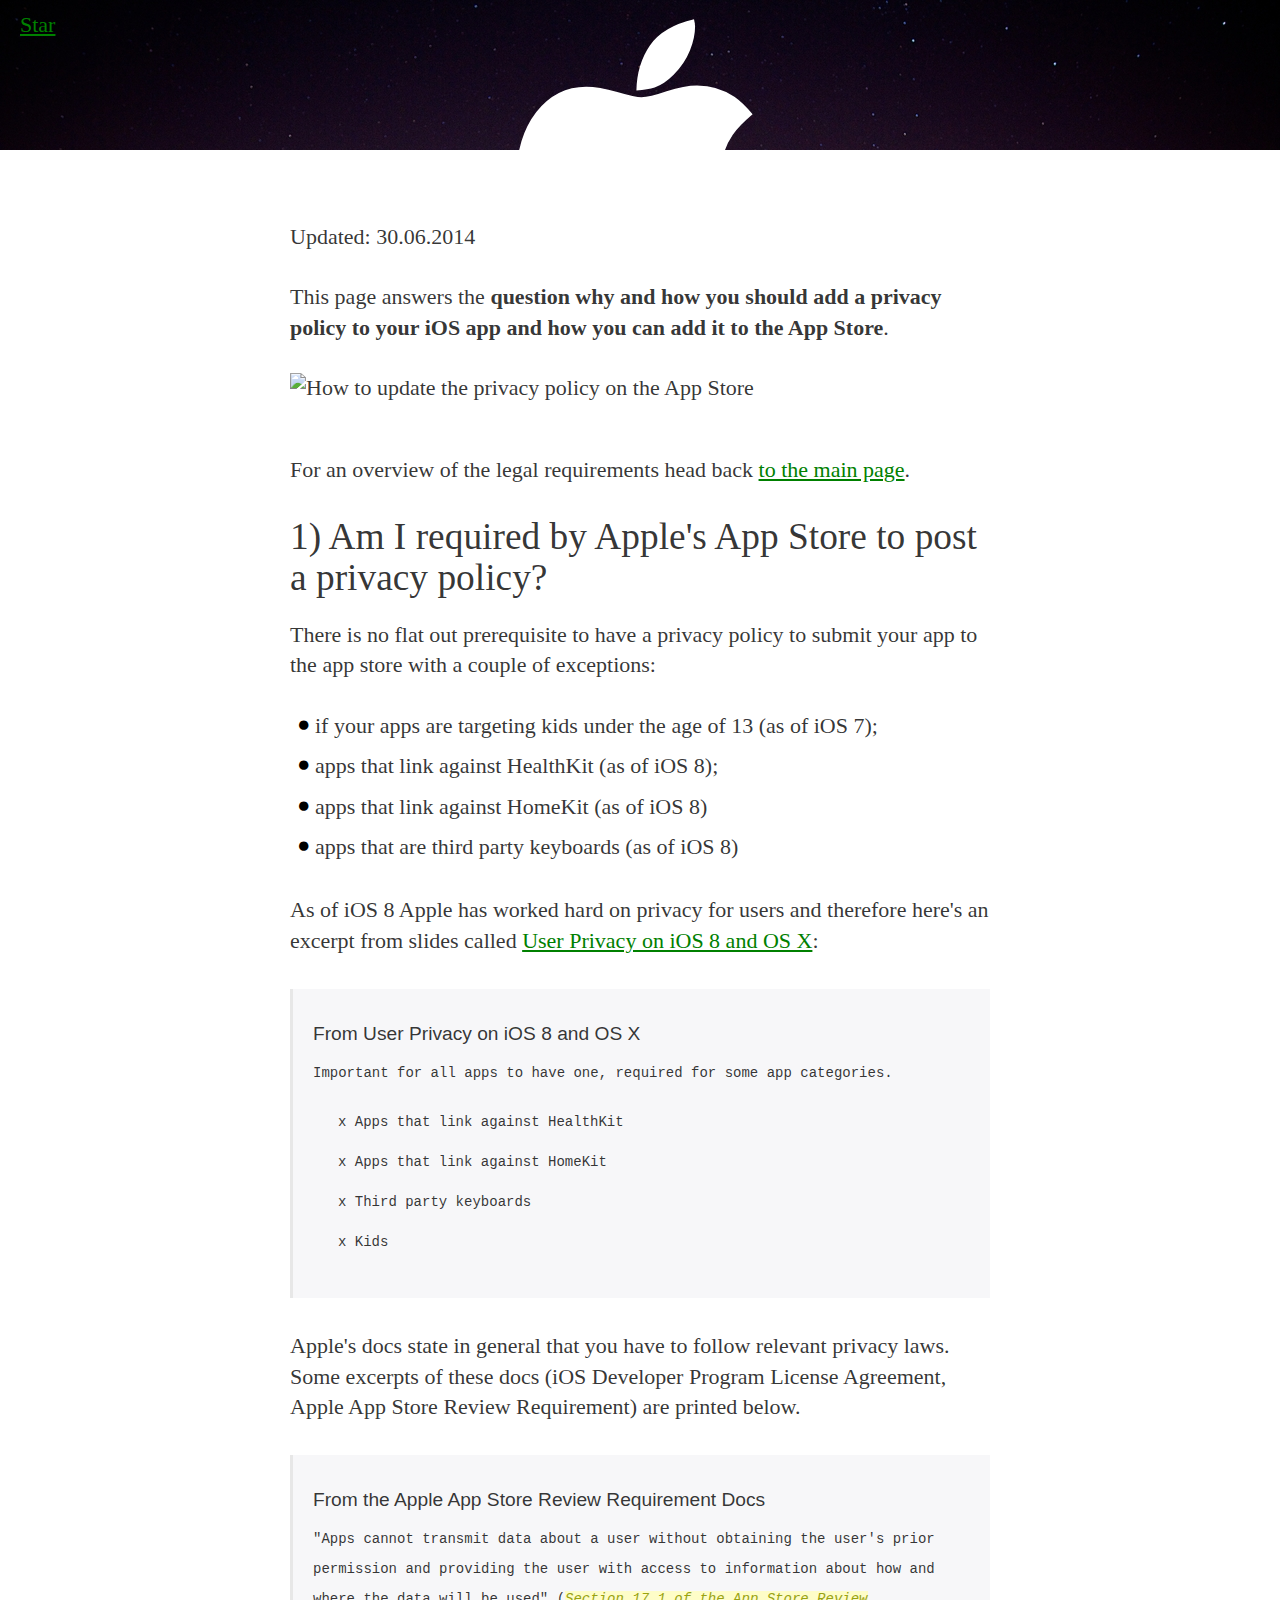
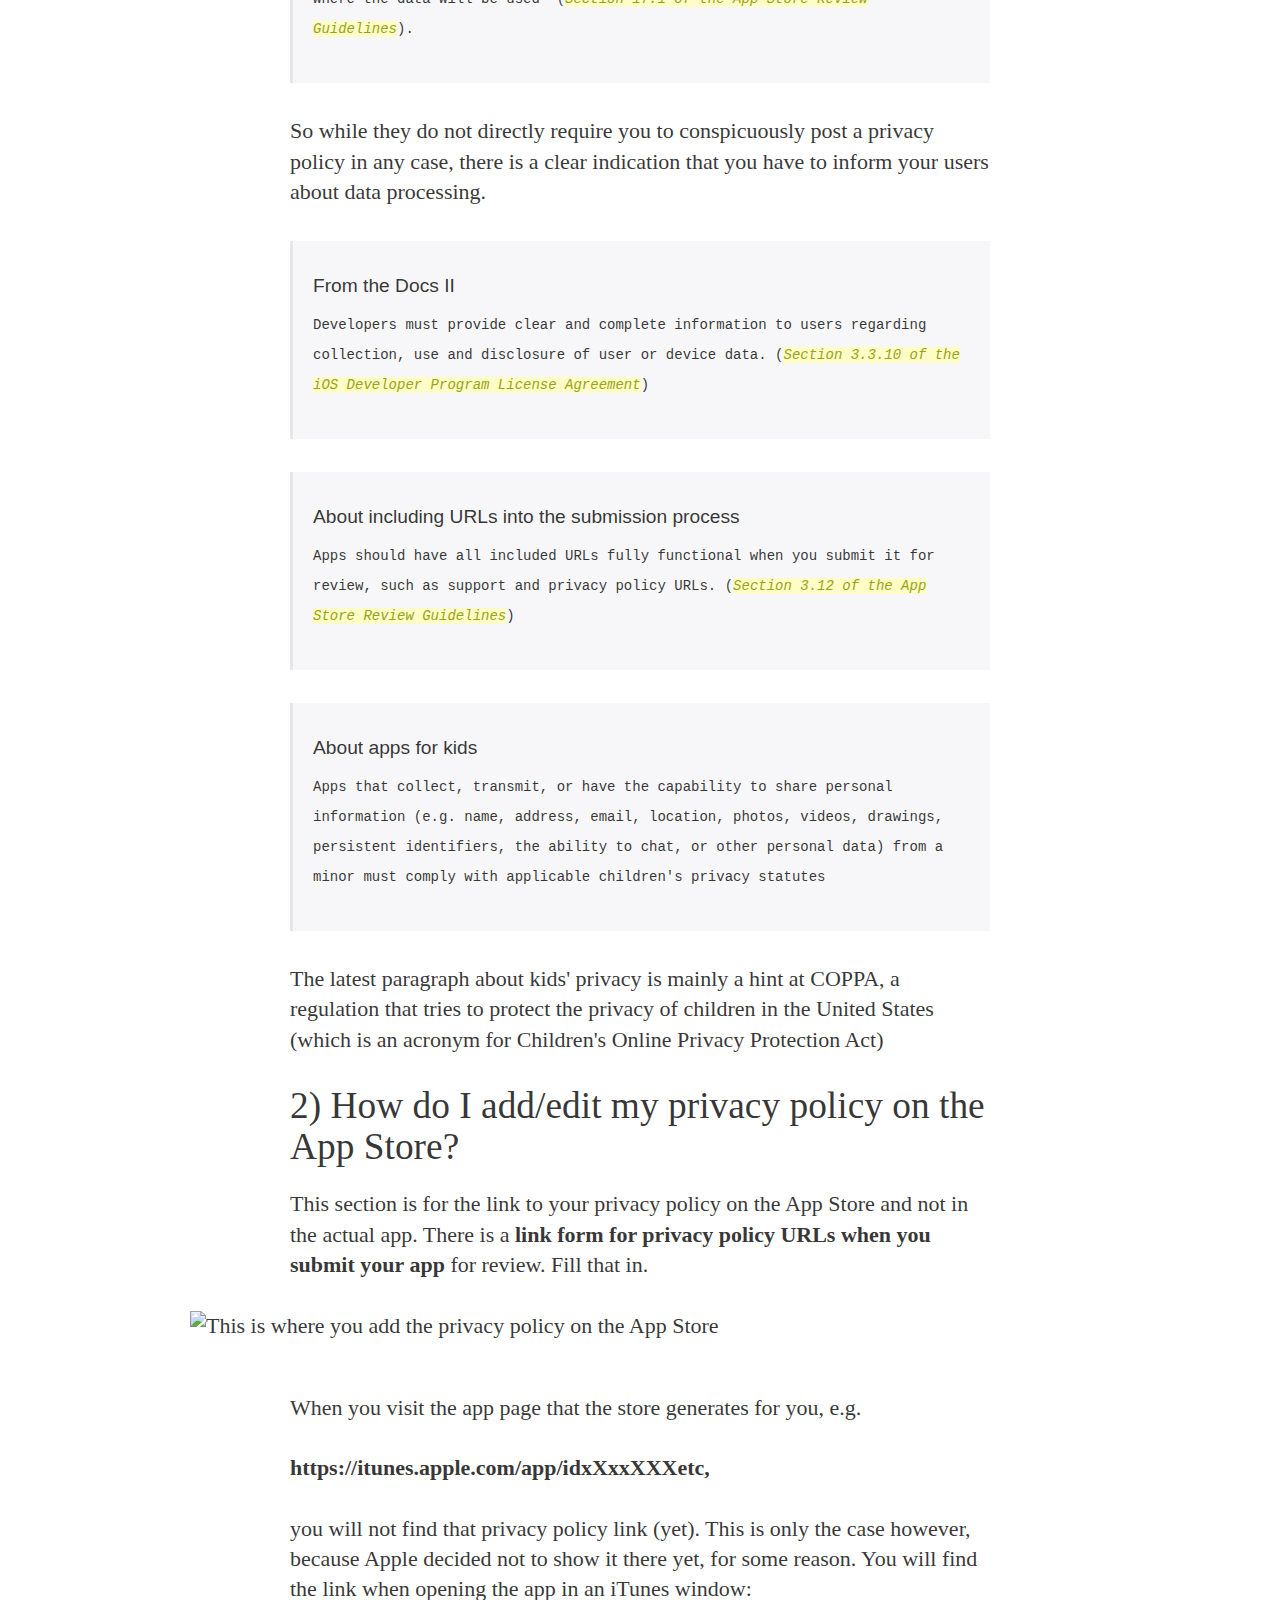
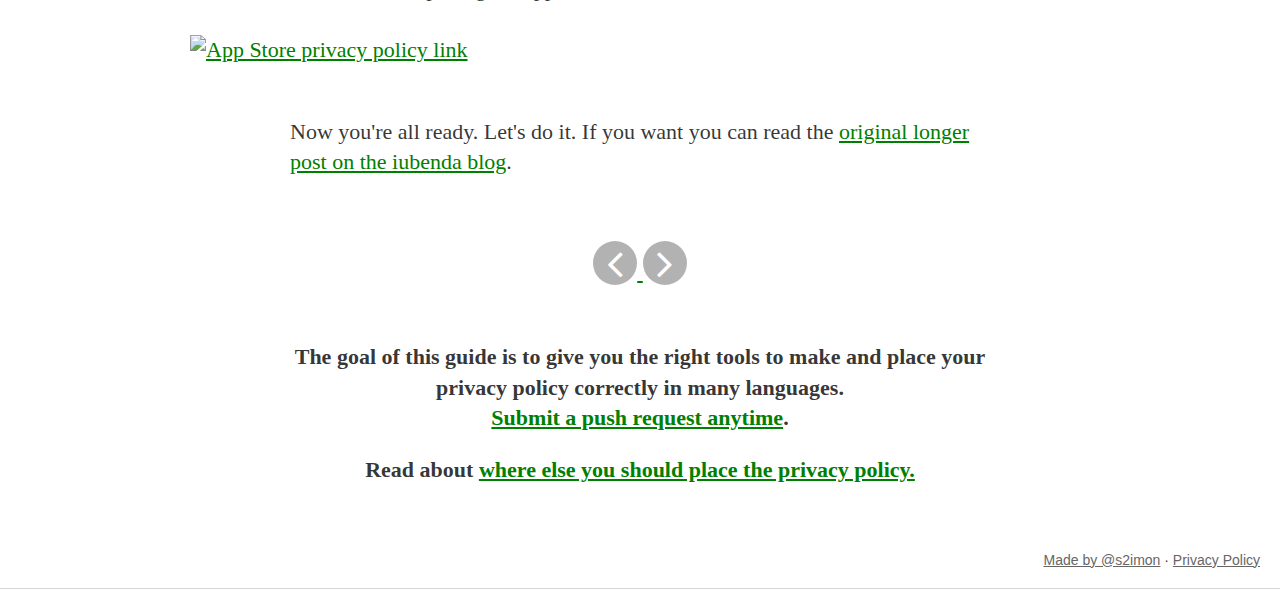
==== commit da93d4ec: "small change in iOS guide" ====
--- a/ios-guide.html
+++ b/ios-guide.html
@@ -14,6 +14,11 @@
 </head>
 <body class="body ios-guide clearfix">
   <section class="header">
+	  <div class="github-button">
+	    <a href="https://github.com/s2imon/pp4pp" class="github-button" data-icon="octicon-star"
+	    data-count-href="/s2imon/pp4pp/stargazers" data-count-api="/repos/s2imon/pp4pp#stargazers_count">Star</a>
+	    <script async defer id="github-bjs" src="https://buttons.github.io/buttons.js"></script>
+	  </div>
     <div class="container clearfix">
       <h1 class="guide">
       <i class="fa fa-apple"></i>
@@ -33,8 +38,25 @@
  			<p>For an overview of the legal requirements head back <a href="https://s2imon.github.io/pp4pp/">to the main page</a>.</p>
  			
  			<h3>1) Am I required by Apple's App Store to post a privacy policy?</h3>
- 			<p>There is no flat out prerequisite to have a privacy policy to submit your app to the app store with one exception: if your apps are targeting kids under the age of 13.</p>
- 			<p>Apple's relevant docs state however, that you have to follow relevant privacy laws.</p>
+ 			<p>There is no flat out prerequisite to have a privacy policy to submit your app to the app store with a couple of exceptions:</p>
+ 			<ul class="fa-ul">
+ 				<li><i class="fa-li fa fa-circle"></i> if your apps are targeting kids under the age of 13 (as of iOS 7);</li>
+ 				<li><i class="fa-li fa fa-circle"></i> apps that link against HealthKit (as of iOS 8);</li>
+ 				<li><i class="fa-li fa fa-circle"></i> apps that link against HomeKit (as of iOS 8)</li>
+ 				<li><i class="fa-li fa fa-circle"></i> apps that are third party keyboards (as of iOS 8)</li>
+ 			</ul>
+ 			<p>As of iOS 8 Apple has worked hard on privacy for users and therefore here's an excerpt from slides called <a href="http://goo.gl/ZAAJyJ">User Privacy on iOS 8 and OS X</a>:</p>
+ 			<div class="bq important_text">
+ 			  <h4>From User Privacy on iOS 8 and OS X</h4>
+ 			 	<p>Important for all apps to have one, required for some app categories.</p>
+ 			 	<ul class="fa-ul">
+ 			 	  <li>x Apps that link against HealthKit</li>
+ 			 	  <li>x Apps that link against HomeKit</li>
+ 			    <li>x Third party keyboards</li>
+ 			    <li>x Kids</li>
+ 			 	</ul>
+ 			</div>
+ 			<p>Apple's docs state in general that you have to follow relevant privacy laws. Some excerpts of these docs (iOS Developer Program License Agreement, Apple App Store Review Requirement) are printed below.</p>
  			<div class="bq important_text">
  			  <h4>From the Apple App Store Review Requirement Docs</h4>
  			  <p>"Apps cannot transmit data about a user without obtaining the user's prior permission and providing the user with access to information about how and where the data will be used" (<em>Section 17.1 of the App Store Review Guidelines</em>).</p>
@@ -58,14 +80,17 @@
  			<h3>2) How do I add/edit my privacy policy on the App Store?</h3>
  			
  			<p>This section is for the link to your privacy policy on the App Store and not in the actual app. There is a <strong>link form for privacy policy URLs when you submit your app</strong> for review. Fill that in.</p>
+ 			
+ 			<img class="image image-2" alt="This is where you add the privacy policy on the App Store" src="images/add_privacy_policy_app_store.png" width="auto" height="auto">
+ 			
  			<p>When you visit the app page that the store generates for you, e.g.</p>
  			<p><strong>https://itunes.apple.com/app/idxXxxXXXetc,</strong></p>
  			<p>you will not find that privacy policy link (yet). This is only the case however, because Apple decided not to show it there yet, for some reason. You will find the link when opening the app in an iTunes window:</p>
- 			<img class="image image-2" alt="App Store privacy policy link" src="images/app_store_privacy_policy_link_page.png" width="auto" height="auto">
+ 			<a href="https://itunes.apple.com/us/app/wordbase-strategic-word-game/id777638764?mt=8"><img class="image image-2" alt="App Store privacy policy link" src="images/guide_pp_apple_store.png" width="auto" height="auto"></a>
+
+      <p>Now you're all ready. Let's do it. If you want you can read the <a href="http://www.iubenda.com/blog/2013/06/14/privacy-policy-for-ios-apps/">original longer post on the iubenda blog</a>.</p>
       </div>
       
-      <p>Now you're all ready. Let's do it.</p>
-
       <div class="pagination"><a href="play-guide.html"><i class="fa fa-angle-left" data-toggle="tooltip" data-placement="left" title="Guide for Android Developers"></i> <span>Guide for Android Developers</span></a> <a href="wp-guide.html"><i class="fa fa-angle-right" data-toggle="tooltip" data-placement="right" title="Guide for WP Developers"></i> <span>Guide for WP Developers</span></a></div>
 
       <div class="goal"><p>The goal of this guide is to give you the right tools to make and place your privacy policy correctly in many languages. <br /><a href="https://github.com/s2imon/pp4pp">Submit a push request anytime</a>.</p><p>Read about <a href="http://s2imon.github.io/pp4pp">where else you should place the privacy policy.</a></p></div>
--- a/css/style.css
+++ b/css/style.css
@@ -338,6 +338,7 @@
 }
 #trias img {
 	border: 1px solid rgba(0,0,0,.3);
+	margin-bottom: 0;
 }
 
 .toggle, .link {
@@ -478,17 +479,18 @@
 #inside_website .important_text h4 {
 	color: #eabf58;
 }
-.bq.important_text {
-	background-image: url('../images/bg_squared.jpg');
+.bq.important_text, .disclosure.important_text {
+	background-color: #F7F7F9;
 	background-repeat: repeat;
 	background-attachment: scroll;
 	background-position: center top;
 	border: 0;
-	border-left: 3px solid #333;
+	border-left: 3px solid #E7E7E7;
 	padding-top: 24px;
 }
-.bq.important_text p {
+.bq.important_text p, .bq.important_text ul {
 	line-height: 30px;
+	font-size: 14px;
 	font-family: Menlo,Monaco,Consolas,"Courier New",monospace;
 }
 
@@ -568,6 +570,27 @@
 	font-weight: bold;
 }
 
+/* show more sections */
+
+.more {
+	display: none;
+	border-top: 1px solid #eee;
+}
+
+a.showLink, a.hideLink {
+  color: #666;
+	text-decoration: none;
+	padding-left: 8px;
+  display: block;
+  text-align: center;
+}
+a.hideLink {
+}
+
+.showLink {
+	font: 16px/20px "Helvetica Neue", Helvetica, Arial, sans-serif;	
+}
+
 /* Guides */
 
 #article {
@@ -693,7 +716,6 @@
   background-size: cover;
   background-position: left top;
 }
-
 .header .container {
   position: absolute;
   top: 0;
@@ -713,6 +735,10 @@
   margin-top: 33px;
   overflow: hidden;
 }*/
+
+.github-button {
+	margin: 10px 0 0 10px;
+}
 
 .iubenda-cta {
   position: absolute;
@@ -736,7 +762,7 @@
   color: rgba(0, 0, 0, 0.8);
 }
 
-.text p {
+.text p, .image, img {
   margin-bottom: 1.364em;
 }
 
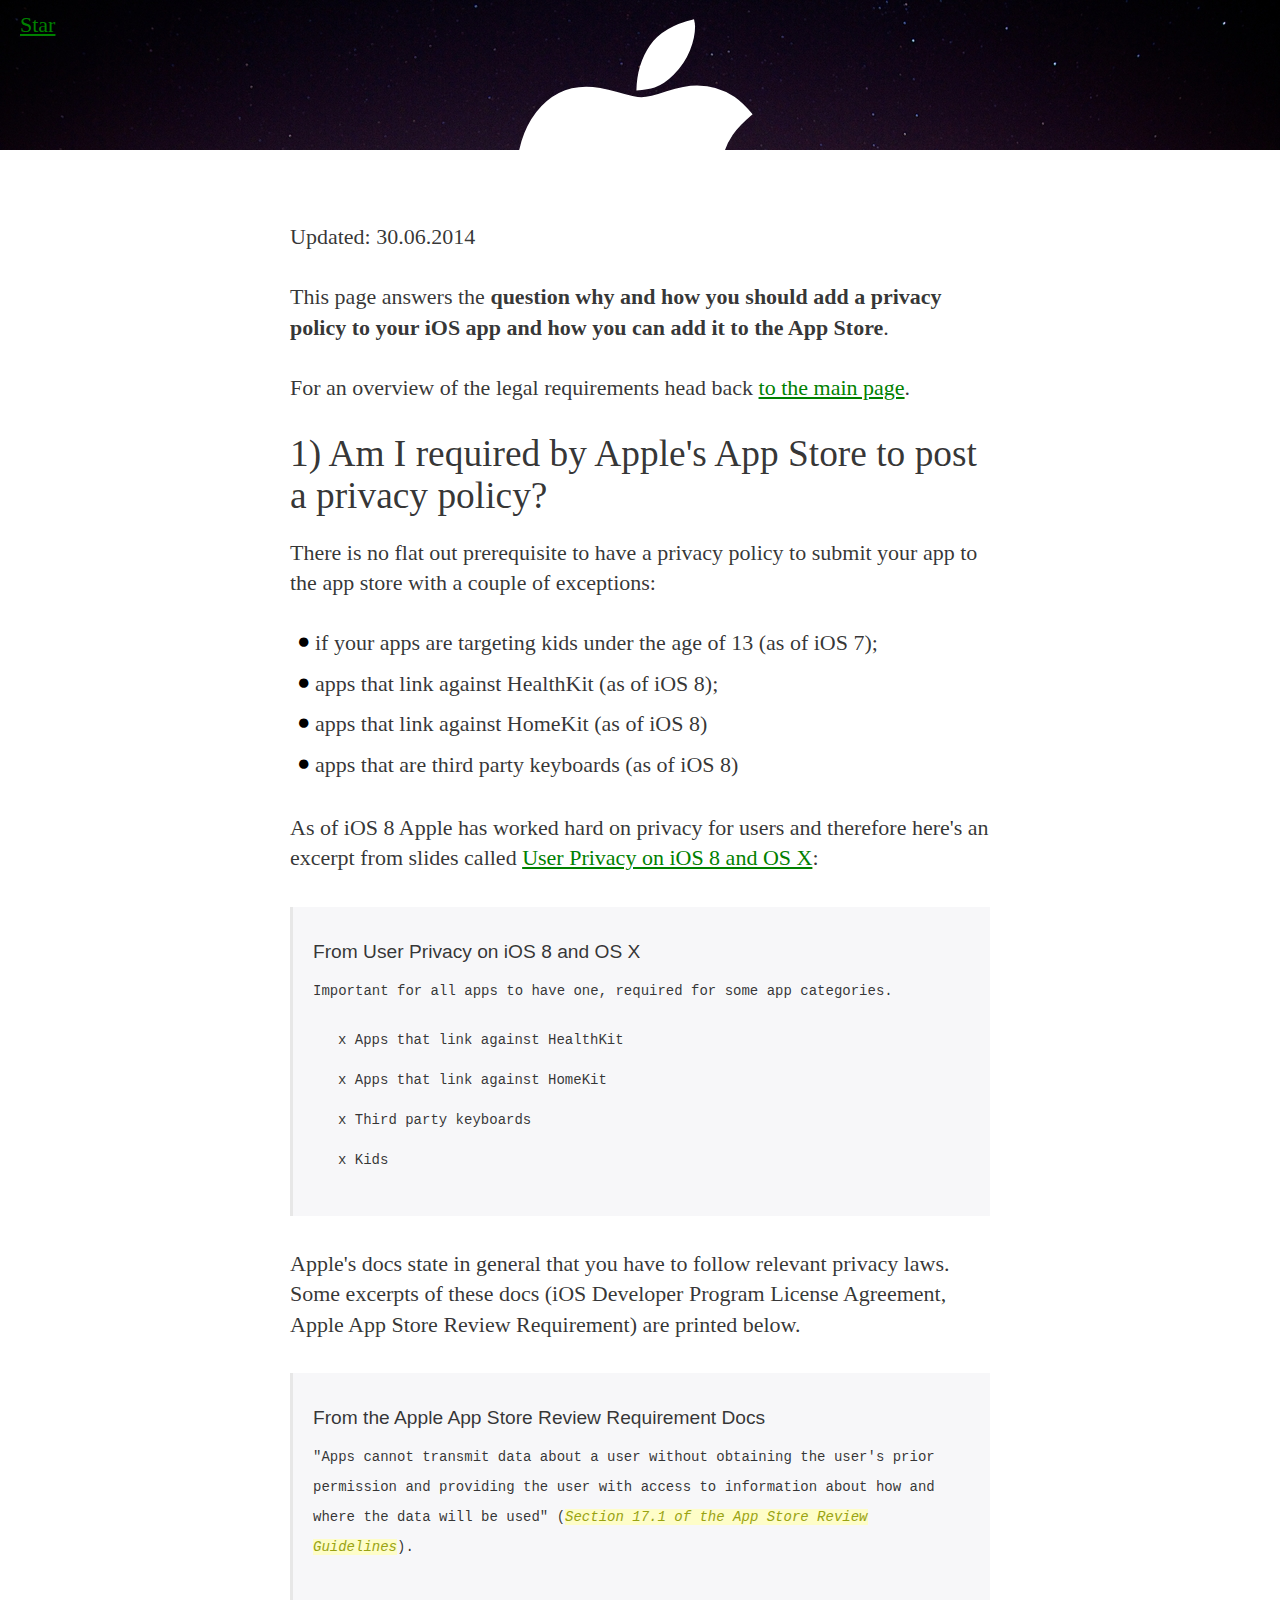
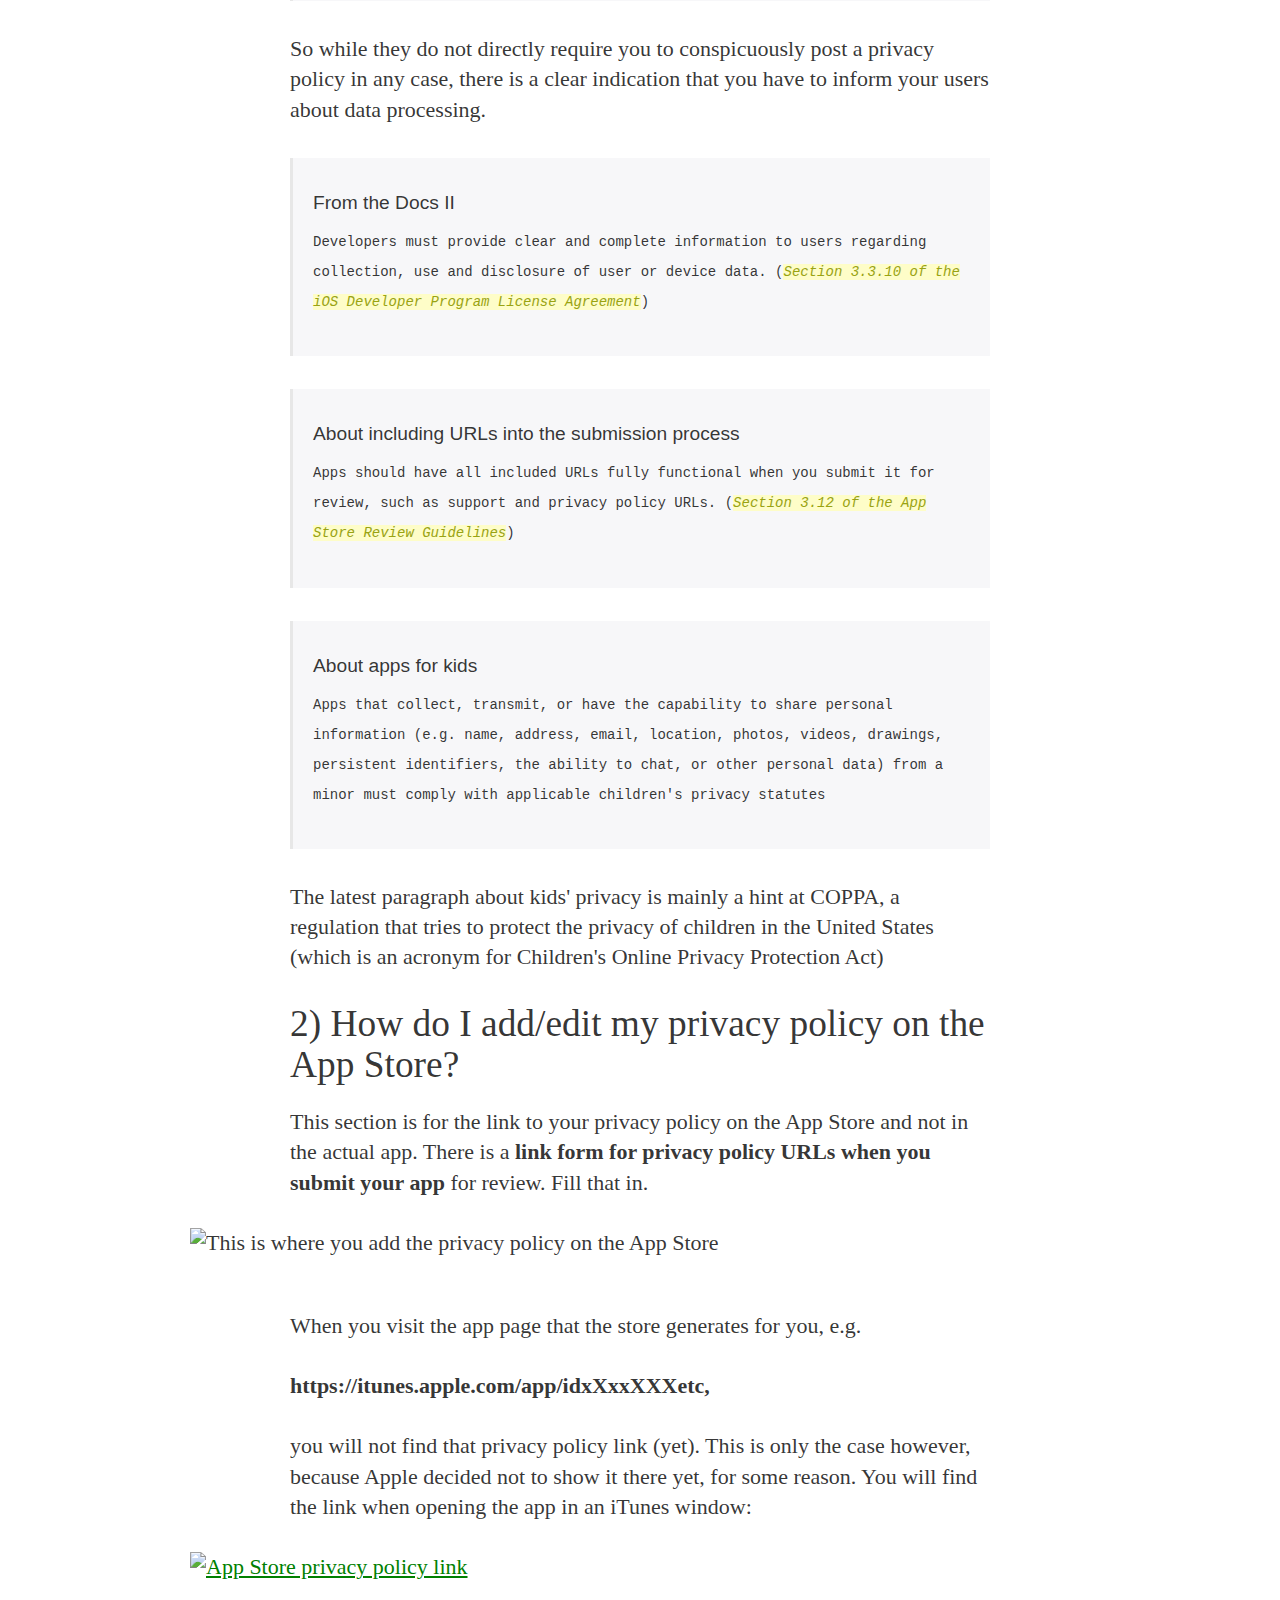
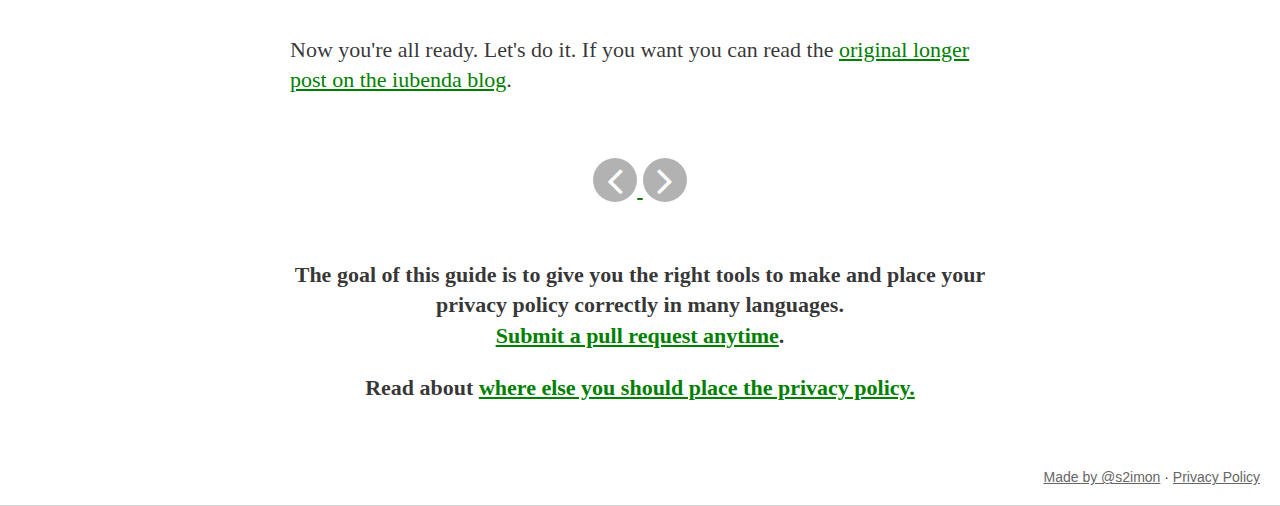
==== commit 0a16c15c: "Retarded error" ====
--- a/ios-guide.html
+++ b/ios-guide.html
@@ -33,7 +33,7 @@
  			<p>Updated: 30.06.2014</p>
  			<p>This page answers the <strong>question why and how you should add a privacy policy to your iOS app and how you can add it to the App Store</strong>.</p>
  			
- 			<img src="images/test_cartoon.png" alt="How to update the privacy policy on the App Store" />
+ 			<!--<img src="images/test_cartoon.png" alt="How to update the privacy policy on the App Store" />-->
  			
  			<p>For an overview of the legal requirements head back <a href="https://s2imon.github.io/pp4pp/">to the main page</a>.</p>
  			
@@ -93,7 +93,7 @@
       
       <div class="pagination"><a href="play-guide.html"><i class="fa fa-angle-left" data-toggle="tooltip" data-placement="left" title="Guide for Android Developers"></i> <span>Guide for Android Developers</span></a> <a href="wp-guide.html"><i class="fa fa-angle-right" data-toggle="tooltip" data-placement="right" title="Guide for WP Developers"></i> <span>Guide for WP Developers</span></a></div>
 
-      <div class="goal"><p>The goal of this guide is to give you the right tools to make and place your privacy policy correctly in many languages. <br /><a href="https://github.com/s2imon/pp4pp">Submit a push request anytime</a>.</p><p>Read about <a href="http://s2imon.github.io/pp4pp">where else you should place the privacy policy.</a></p></div>
+      <div class="goal"><p>The goal of this guide is to give you the right tools to make and place your privacy policy correctly in many languages. <br /><a href="https://github.com/s2imon/pp4pp">Submit a pull request anytime</a>.</p><p>Read about <a href="http://s2imon.github.io/pp4pp">where else you should place the privacy policy.</a></p></div>
 
       <p class="info"><a href="http://twitter.com/s2imon">Made by @s2imon</a> &middot; <a href="pp.html">Privacy Policy</a></p>
     </div>
